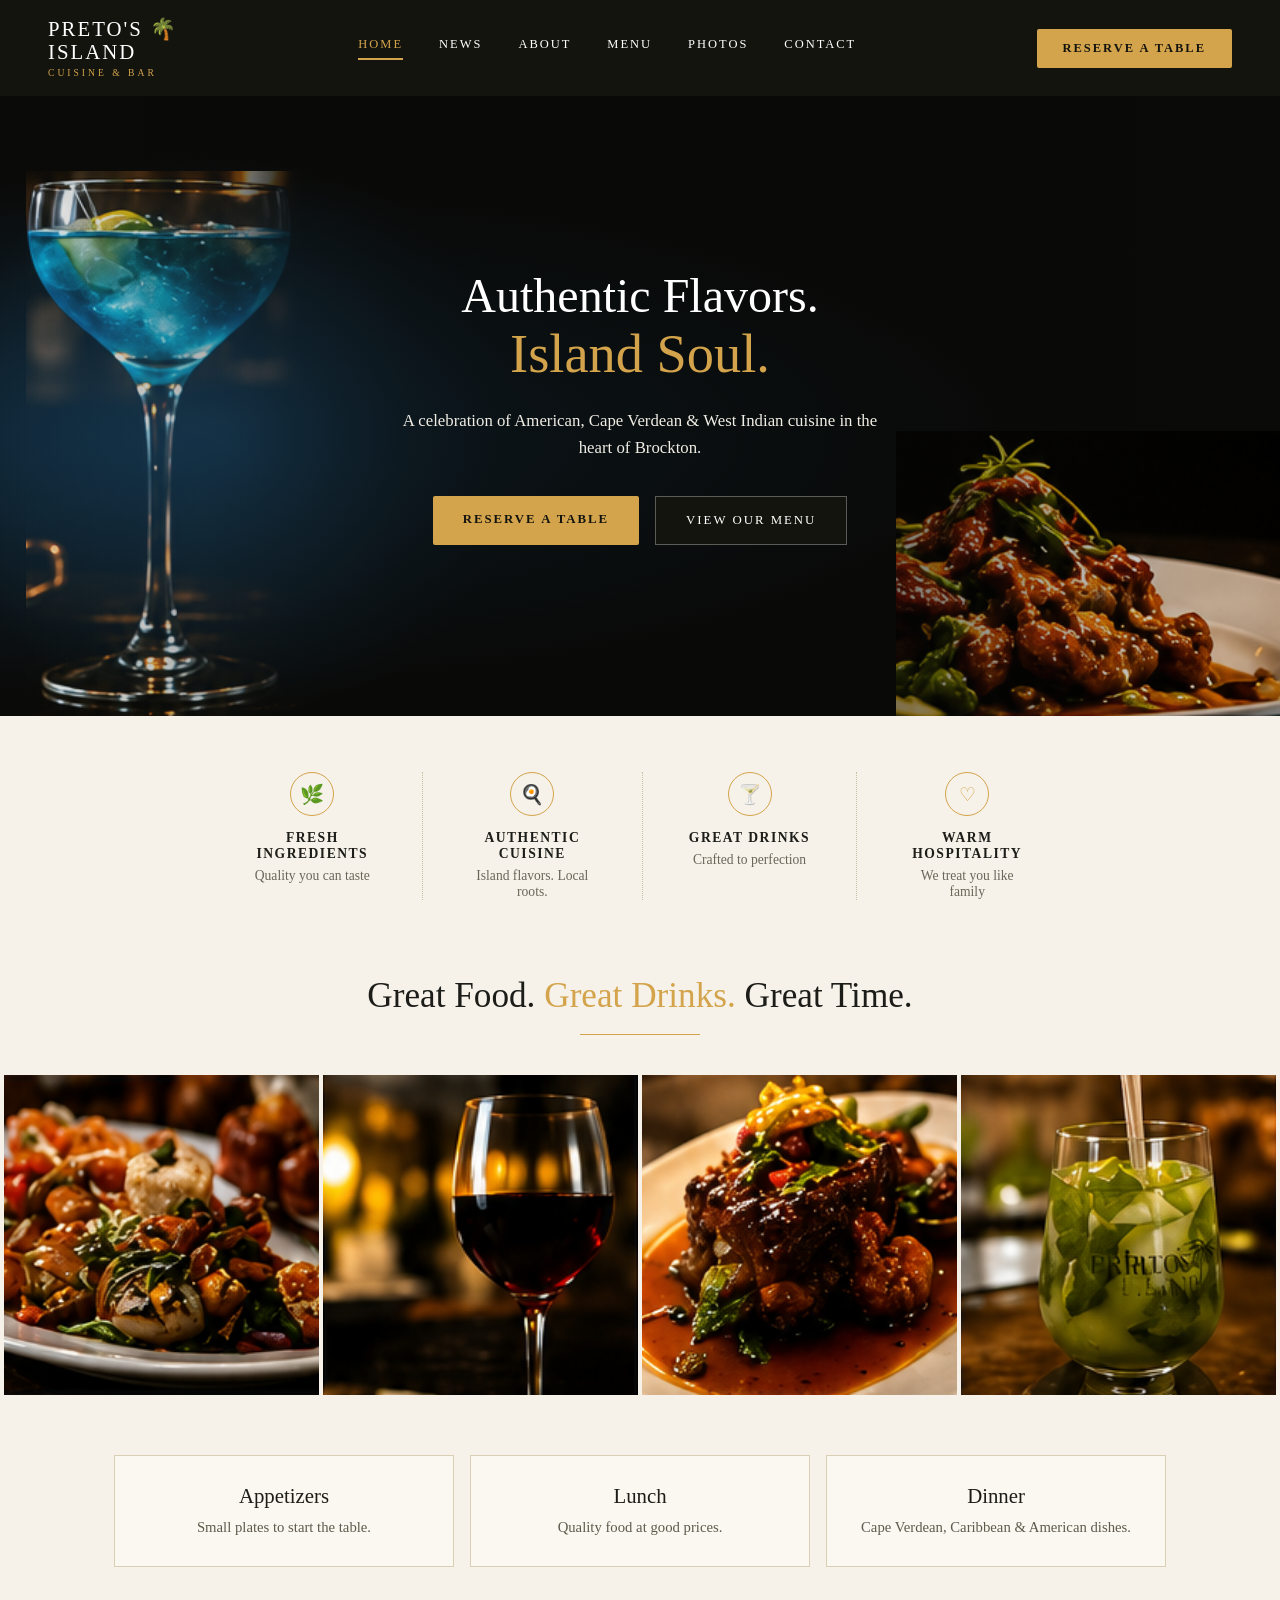
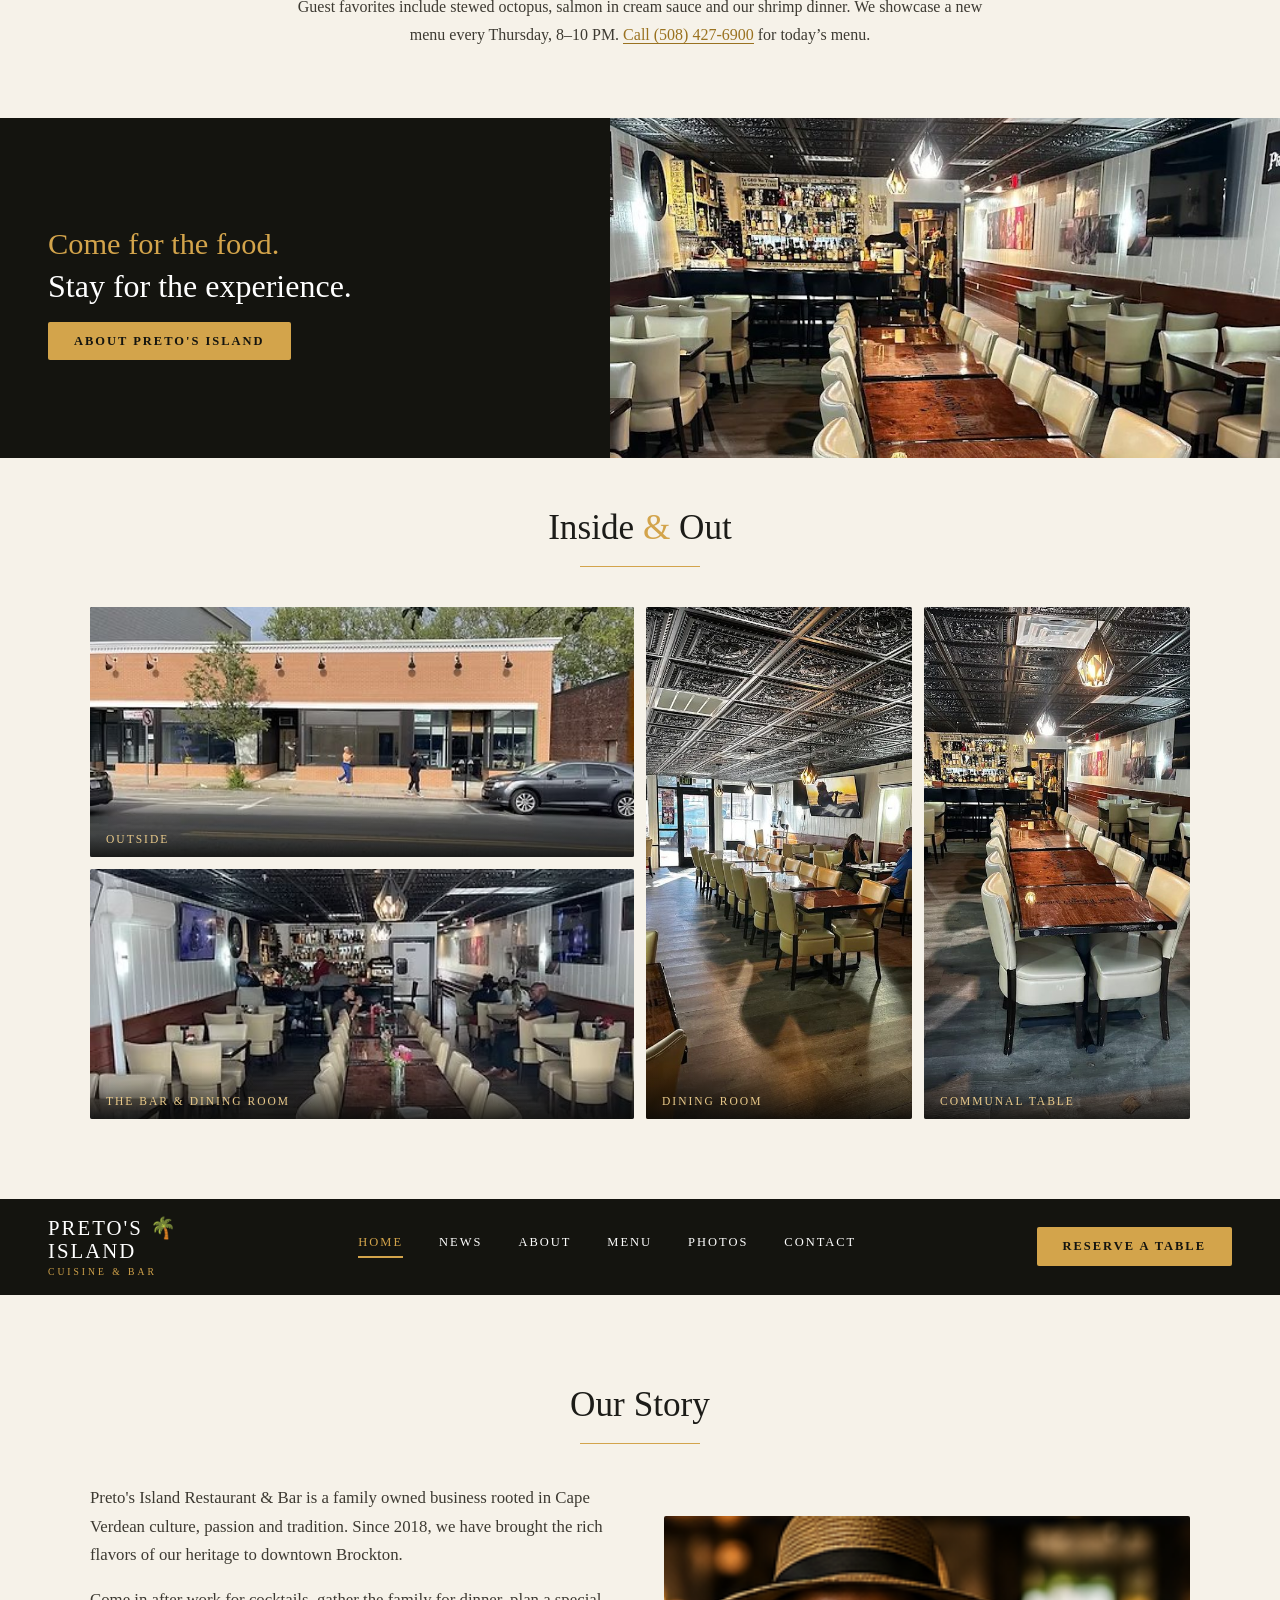
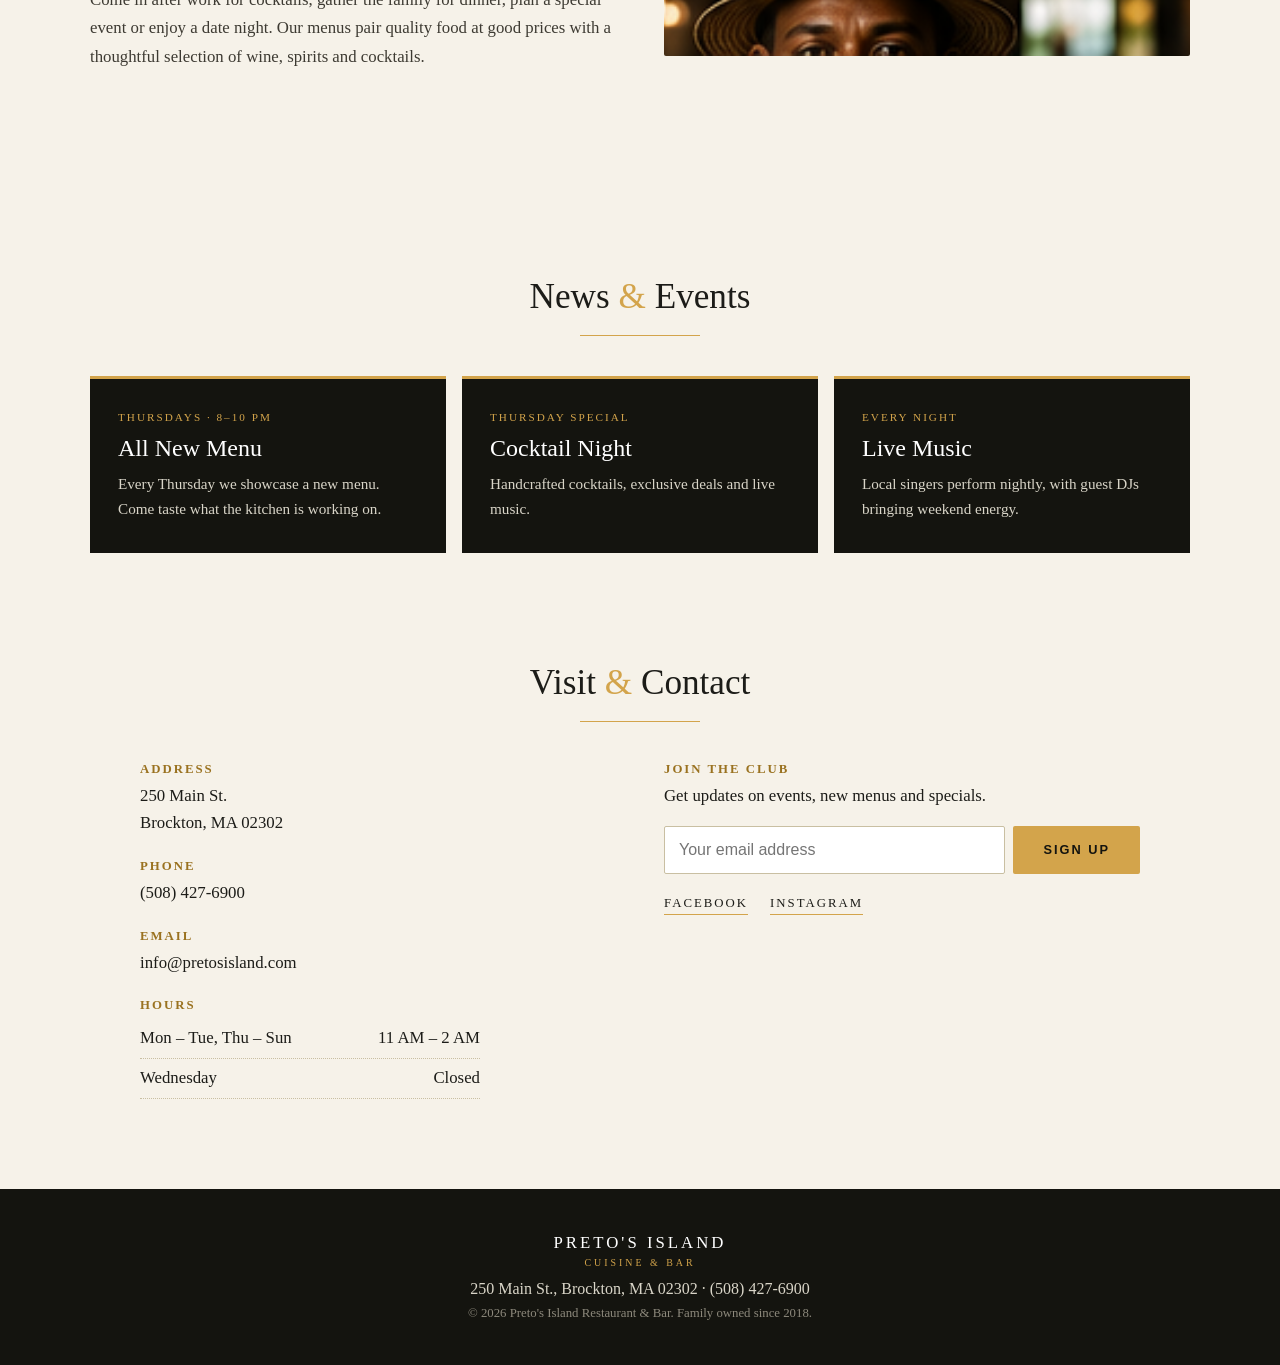
==== index.html @ 490fa3cc "Add Preto's Island website Single-page site with hero, menu categories, Inside & Out photo gallery, " ====
<!DOCTYPE html>
<html lang="en">
<head>
<meta charset="UTF-8">
<meta name="viewport" content="width=device-width, initial-scale=1.0">
<title>Preto's Island Restaurant &amp; Bar | Cape Verdean &amp; Caribbean Cuisine in Brockton, MA</title>
<meta name="description" content="Family-owned Cape Verdean, Caribbean and American cuisine with handcrafted cocktails and live music at 250 Main St., Brockton, MA. Call (508) 427-6900.">
<script type="application/ld+json">
{"@context":"https://schema.org","@type":"Restaurant","name":"Preto's Island Restaurant & Bar","url":"https://www.pretosisland.com","telephone":"+1-508-427-6900","servesCuisine":["Cape Verdean","Caribbean","American"],"address":{"@type":"PostalAddress","streetAddress":"250 Main St.","addressLocality":"Brockton","addressRegion":"MA","postalCode":"02302","addressCountry":"US"},"sameAs":["https://www.facebook.com/pretosislandcuisineresturant/"]}
</script>
<style>
  :root{
    --black:#0e0e0d;
    --near-black:#14140f;
    --cream:#f6f2e9;
    --gold:#d3a44b;
    --gold-light:#e8c98a;
    --text-dark:#1c1c18;
  }
  *{margin:0;padding:0;box-sizing:border-box;}
  body{
    font-family:'Georgia', 'Times New Roman', serif;
    background:var(--cream);
    color:var(--text-dark);
    scroll-behavior:smooth;
  }
  a{text-decoration:none;color:inherit;}
  ul{list-style:none;}
  img{display:block;max-width:100%;}

  /* NAV */
  header.site-nav{
    position:sticky;
    top:0;
    z-index:100;
    background:var(--near-black);
    display:flex;
    align-items:center;
    justify-content:space-between;
    padding:18px 48px;
  }
  .logo{
    color:#fff;
    font-size:1.3rem;
    letter-spacing:2px;
    line-height:1.1;
  }
  .logo .tag{
    display:block;
    font-size:0.6rem;
    color:var(--gold);
    letter-spacing:3px;
    margin-top:4px;
    font-family:Georgia, serif;
  }
  .logo .palm{color:var(--gold);}
  nav.links{display:flex;gap:36px;}
  nav.links a{
    color:#fff;
    font-size:0.78rem;
    letter-spacing:2px;
    text-transform:uppercase;
    padding-bottom:6px;
    border-bottom:2px solid transparent;
    transition:border-color .25s ease, color .25s ease;
  }
  nav.links a:hover{color:var(--gold-light);}
  nav.links a.active{
    color:var(--gold);
    border-bottom-color:var(--gold);
  }
  .btn-reserve{
    background:var(--gold);
    color:#14140f;
    padding:12px 26px;
    font-size:0.78rem;
    letter-spacing:2px;
    text-transform:uppercase;
    font-weight:bold;
    border-radius:2px;
    transition:background .25s ease;
  }
  .btn-reserve:hover{background:var(--gold-light);}

  /* HERO */
  .hero{
    position:relative;
    min-height:620px;
    display:flex;
    align-items:center;
    background:#0a0a08;
    color:#fff;
    padding:60px 48px;
    overflow:hidden;
  }
  .hero-drink{position:absolute;left:2%;bottom:0;height:88%;width:auto;z-index:1;}
  .hero-plate{position:absolute;right:0;bottom:0;width:30%;height:auto;z-index:1;}
  .hero::before{content:'';position:absolute;inset:0;background:linear-gradient(90deg,rgba(8,8,6,.05) 0%,rgba(8,8,6,.55) 32%,rgba(8,8,6,.55) 68%,rgba(8,8,6,.05) 100%);z-index:2;}
  .hero-content{max-width:640px;position:relative;z-index:3;margin:0 auto;text-align:center;}
  .hero-content p{margin-left:auto;margin-right:auto;}
  .hero-ctas{justify-content:center;}
  .hero h1{
    font-size:3rem;
    font-weight:400;
    line-height:1.15;
  }
  .hero h1 .script{
    font-family:'Brush Script MT', cursive;
    color:var(--gold);
    font-size:3.4rem;
    display:block;
  }
  .hero p{
    margin-top:22px;
    font-size:1.05rem;
    line-height:1.6;
    max-width:480px;
    color:#f0ede4;
  }
  .hero-ctas{
    margin-top:34px;
    display:flex;
    gap:16px;
  }
  .btn-primary{
    background:var(--gold);
    color:#14140f;
    padding:16px 30px;
    font-size:0.8rem;
    letter-spacing:2px;
    text-transform:uppercase;
    font-weight:bold;
    border-radius:2px;
  }
  .btn-secondary{
    background:var(--near-black);
    border:1px solid rgba(255,255,255,.3);
    color:#fff;
    padding:16px 30px;
    font-size:0.8rem;
    letter-spacing:2px;
    text-transform:uppercase;
  }
  .btn-primary:hover{background:var(--gold-light);}
  .btn-secondary:hover{border-color:var(--gold);}


  /* HERO MOVING BACKGROUND */
  .hero-bg{position:absolute;inset:0;z-index:0;overflow:hidden;pointer-events:none;
    background:radial-gradient(ellipse at 14% 55%, rgba(30,120,190,.28) 0%, rgba(10,10,8,0) 55%), #0a0a08;}
  .hero-bg::after{content:'';position:absolute;left:-10%;top:10%;width:55%;height:90%;
    background:radial-gradient(circle, rgba(60,170,255,.22) 0%, rgba(60,170,255,0) 65%);
    animation:glowPulse 7s ease-in-out infinite;}
  .bokeh{position:absolute;border-radius:50%;filter:blur(6px);opacity:0;
    background:radial-gradient(circle, var(--c) 0%, rgba(0,0,0,0) 70%);
    animation:bokehFloat var(--d) ease-in-out var(--delay) infinite;}
  @keyframes bokehFloat{
    0%{opacity:0;transform:translate3d(0,30px,0) scale(.85);}
    25%{opacity:var(--o);}
    50%{transform:translate3d(var(--dx),-40px,0) scale(1.1);}
    75%{opacity:var(--o);}
    100%{opacity:0;transform:translate3d(calc(var(--dx) * -.5),-110px,0) scale(.9);}
  }
  @keyframes glowPulse{
    0%,100%{opacity:.55;transform:translateX(0) scale(1);}
    50%{opacity:1;transform:translateX(30px) scale(1.08);}
  }
  .hero-drink{mix-blend-mode:screen;
    -webkit-mask-image:linear-gradient(90deg,#000 70%,transparent 100%);
    mask-image:linear-gradient(90deg,#000 70%,transparent 100%);
    animation:glassFloat 8s ease-in-out infinite;}
  @keyframes glassFloat{0%,100%{transform:translateY(0);}50%{transform:translateY(-8px);}}
  @media (prefers-reduced-motion:reduce){
    .bokeh,.hero-bg::after,.hero-drink{animation:none;}
    .bokeh{opacity:.35;}
  }

  /* FEATURES */
  .features{
    display:flex;
    justify-content:center;
    gap:0;
    padding:56px 24px;
    text-align:center;
    flex-wrap:wrap;
  }
  .feature{
    padding:0 46px;
    border-right:1px dotted #c9bfa2;
    max-width:220px;
  }
  .feature:last-child{border-right:none;}
  .feature .icon{
    width:44px;height:44px;margin:0 auto 14px;
    color:var(--gold);
    border:1px solid var(--gold);
    border-radius:50%;
    display:flex;align-items:center;justify-content:center;
    font-size:1.2rem;
  }
  .feature h3{
    font-size:0.85rem;
    letter-spacing:1.5px;
    margin-bottom:6px;
  }
  .feature p{
    font-size:0.85rem;
    color:#6b665a;
  }

  /* SECTION HEADING */
  .section-heading{
    text-align:center;
    padding:20px 24px 40px;
  }
  .section-heading h2{
    font-size:2.2rem;
    font-weight:400;
  }
  .section-heading .accent{
    color:var(--gold);
    font-family:'Brush Script MT', cursive;
  }
  .divider{
    margin:18px auto 0;
    width:120px;
    border:none;
    border-top:1px solid var(--gold);
    position:relative;
  }
  .divider::after{
    content:'\1F335';
    position:absolute;
    left:50%;
    top:-11px;
    transform:translateX(-50%);
    background:var(--cream);
    padding:0 8px;
    font-size:0.9rem;
  }

  /* GALLERY */
  .gallery{
    display:grid;
    grid-template-columns:repeat(4,1fr);
    gap:4px;
    padding:0 4px 60px;
  }
  .gallery img{
    width:100%;
    height:320px;
    object-fit:cover;
  }

  /* EXPERIENCE BANNER */
  .experience{
    background:var(--near-black);
    color:#fff;
    display:flex;
    align-items:center;
    flex-wrap:wrap;
  }
  .experience-text{
    flex:1 1 360px;
    padding:60px 48px;
  }
  .experience-text .script-line{
    font-family:'Brush Script MT', cursive;
    color:var(--gold);
    font-size:1.9rem;
    display:block;
  }
  .experience-text h3{
    font-size:2rem;
    font-weight:400;
    margin-top:6px;
    margin-bottom:26px;
  }
  .experience img{
    flex:1 1 420px;
    height:340px;
    object-fit:cover;
    width:100%;
  }

  /* INSIDE & OUT */
  .visit{padding:30px 24px 80px;}
  .visit-grid{
    display:grid;
    grid-template-columns:repeat(4,1fr);
    grid-auto-rows:250px;
    gap:12px;
    max-width:1100px;
    margin:0 auto;
  }
  .tile{position:relative;overflow:hidden;border-radius:2px;background:#14140f;}
  .tile img{width:100%;height:100%;object-fit:cover;display:block;transition:transform .6s ease;}
  .tile:hover img{transform:scale(1.04);}
  .tile-outside{grid-column:1 / span 2;grid-row:1;}
  .tile-inside-s{grid-column:1 / span 2;grid-row:2;}
  .tile-tall{grid-row:1 / span 2;}
  .tile-outside img{object-position:center 38%;}
  .tile figcaption{
    position:absolute;left:0;right:0;bottom:0;
    padding:28px 16px 12px;
    background:linear-gradient(0deg,rgba(10,10,8,.85),rgba(10,10,8,0));
    color:var(--gold-light);
    font-size:.72rem;letter-spacing:2px;text-transform:uppercase;
  }
  @media (max-width:900px){
    .visit-grid{grid-template-columns:1fr 1fr;grid-auto-rows:220px;}
    .tile-outside,.tile-inside-s{grid-column:1 / -1;grid-row:auto;}
    .tile-tall{grid-row:span 2;}
  }
  @media (prefers-reduced-motion:reduce){.tile img{transition:none;}}

  /* SITE-WIDE ADDITIONS */
  section[id]{scroll-margin-top:84px;}
  .sr-only{position:absolute;width:1px;height:1px;overflow:hidden;clip:rect(0 0 0 0);white-space:nowrap;}
  a:focus-visible,button:focus-visible,input:focus-visible{outline:2px solid var(--gold);outline-offset:3px;}
  .nav-toggle{display:none;background:none;border:1px solid rgba(255,255,255,.35);border-radius:2px;width:44px;height:40px;padding:0 10px;cursor:pointer;flex-direction:column;justify-content:center;gap:5px;}
  .nav-toggle span{display:block;height:2px;background:#fff;}

  /* MENU CATEGORIES */
  .menu-cats{display:grid;grid-template-columns:repeat(3,1fr);gap:16px;max-width:1100px;margin:0 auto;padding:0 24px;}
  .cat{border:1px solid #d9cfb4;padding:28px 24px;text-align:center;background:#fbf8f1;}
  .cat h3{font-size:1.3rem;font-weight:400;margin-bottom:8px;}
  .cat p{font-size:.92rem;color:#5f5a4c;line-height:1.5;}
  .menu-note{max-width:760px;margin:26px auto 70px;padding:0 24px;text-align:center;line-height:1.7;color:#3d3a32;}
  .menu-note a{color:#9a7220;border-bottom:1px solid currentColor;}

  /* NEWS */
  .news{padding:70px 24px 40px;}
  .news-grid{display:grid;grid-template-columns:repeat(3,1fr);gap:16px;max-width:1100px;margin:0 auto;}
  .news-card{background:var(--near-black);color:#fff;padding:32px 28px;border-top:3px solid var(--gold);}
  .kicker{display:block;font-size:.7rem;letter-spacing:2px;text-transform:uppercase;color:var(--gold);margin-bottom:12px;}
  .news-card h3{font-size:1.5rem;font-weight:400;margin-bottom:10px;}
  .news-card p{font-size:.95rem;line-height:1.6;color:#d9d5c8;}

  /* CONTACT */
  .contact{padding:50px 24px 90px;}
  .contact-grid{display:grid;grid-template-columns:1fr 1fr;gap:48px;max-width:1000px;margin:0 auto;}
  .contact h3{font-size:.8rem;letter-spacing:2px;text-transform:uppercase;color:#9a7220;margin:22px 0 6px;font-weight:600;}
  .contact h3:first-child{margin-top:0;}
  .contact p,.contact li{font-size:1.05rem;line-height:1.6;}
  .contact a:hover{color:#9a7220;}
  .hours{list-style:none;max-width:340px;}
  .hours li{display:flex;justify-content:space-between;gap:16px;border-bottom:1px dotted #c9bfa2;padding:6px 0;}
  .club-form{display:flex;gap:8px;margin:16px 0 22px;flex-wrap:wrap;}
  .club-form input{flex:1 1 220px;padding:14px;border:1px solid #c9bfa2;background:#fff;font-size:1rem;border-radius:2px;}
  .club-form button{border:0;cursor:pointer;}
  .social{display:flex;gap:22px;}
  .social a{font-size:.8rem;letter-spacing:2px;text-transform:uppercase;border-bottom:1px solid var(--gold);padding-bottom:3px;}

  /* FOOTER */
  .site-footer{background:var(--near-black);color:#d9d5c8;text-align:center;padding:44px 24px;}
  .foot-logo{color:#fff;letter-spacing:3px;font-size:1.05rem;margin-bottom:12px;}
  .foot-logo .tag{display:block;color:var(--gold);font-size:.62rem;letter-spacing:3px;margin-top:4px;}
  .site-footer a:hover{color:var(--gold-light);}
  .site-footer .fine{font-size:.8rem;color:#8d897c;margin-top:8px;}

  @media (max-width:900px){
    header.site-nav{padding:12px 18px;position:sticky;gap:10px;flex-wrap:nowrap;}
    .logo{font-size:1.05rem;margin-right:auto;}
    .nav-toggle{display:flex;order:3;}
    header.site-nav .btn-reserve{order:2;padding:10px 14px;font-size:.68rem;}
    nav.links{display:none;position:absolute;top:100%;left:0;right:0;flex-direction:column;gap:0;background:var(--near-black);padding:6px 18px 16px;border-top:1px solid rgba(255,255,255,.12);}
    nav.links.open{display:flex;}
    nav.links a{padding:14px 0;border-bottom:1px solid rgba(255,255,255,.08);}
    .hero{padding:48px 20px;min-height:560px;}
    .hero-plate{display:none;}
    .hero-drink{opacity:.35;left:-8%;}
    .menu-cats,.news-grid,.contact-grid{grid-template-columns:1fr;}
    .features{padding:36px 12px;}
    .feature{padding:14px 18px;border-right:none;max-width:50%;}
    .experience-text{padding:44px 24px;}
    .story,.contact{padding-left:20px;padding-right:20px;}
  }

  /* STORY SECTION */
  .story{
    padding:70px 48px 100px;
  }
  .story-grid{
    display:grid;
    grid-template-columns:1fr 1fr;
    gap:48px;
    max-width:1100px;
    margin:0 auto;
    align-items:center;
  }
  .story-copy p{margin-bottom:16px;}
  .story-grid p{
    font-size:1.05rem;
    line-height:1.7;
    color:#3d3a32;
  }
  .story-grid img{
    width:100%;
    height:140px;
    object-fit:cover;
    border-radius:2px;
  }

  footer.site-nav{
    margin-top:0;
  }

  @media (max-width:900px){
    nav.links{display:none;}
    .gallery{grid-template-columns:repeat(2,1fr);}
    .story-grid{grid-template-columns:1fr;}
    .hero h1{font-size:2.2rem;}
    .hero h1 .script{font-size:2.5rem;}
  }
</style>
</head>
<body>

<!-- NAV -->
<header class="site-nav">
  <div class="logo">PRETO'S <span class="palm">🌴</span><br>ISLAND
    <span class="tag">CUISINE &amp; BAR</span>
  </div>
  <button class="nav-toggle" type="button" aria-label="Toggle menu" aria-expanded="false"><span></span><span></span><span></span></button>
  <nav class="links" id="primary-nav">
    <a href="#home" data-section="home">Home</a>
    <a href="#news" data-section="news">News</a>
    <a href="#about" data-section="about">About</a>
    <a href="#menu" data-section="menu">Menu</a>
    <a href="#photos" data-section="photos">Photos</a>
    <a href="#contact" data-section="contact">Contact</a>
  </nav>
  <a href="tel:+15084276900" class="btn-reserve">Reserve a Table</a>
</header>

<!-- HERO -->
<section id="home" class="hero">
  <div class="hero-bg" aria-hidden="true"><span class="bokeh" style="left:19%;top:55%;width:46px;height:46px;--c:rgba(255,190,90,.9);--d:10s;--delay:-13s;--dx:28px;--o:0.35;"></span><span class="bokeh" style="left:74%;top:12%;width:49px;height:49px;--c:rgba(255,160,60,.85);--d:9s;--delay:-1s;--dx:15px;--o:0.5;"></span><span class="bokeh" style="left:30%;top:16%;width:30px;height:30px;--c:rgba(255,220,150,.8);--d:9s;--delay:-13s;--dx:32px;--o:0.35;"></span><span class="bokeh" style="left:80%;top:85%;width:40px;height:40px;--c:rgba(255,190,90,.9);--d:18s;--delay:-9s;--dx:10px;--o:0.35;"></span><span class="bokeh" style="left:5%;top:76%;width:40px;height:40px;--c:rgba(255,160,60,.85);--d:13s;--delay:-6s;--dx:-22px;--o:0.65;"></span><span class="bokeh" style="left:73%;top:44%;width:33px;height:33px;--c:rgba(255,160,60,.85);--d:10s;--delay:-9s;--dx:33px;--o:0.65;"></span><span class="bokeh" style="left:47%;top:17%;width:38px;height:38px;--c:rgba(255,190,90,.9);--d:18s;--delay:-0s;--dx:39px;--o:0.35;"></span><span class="bokeh" style="left:87%;top:73%;width:57px;height:57px;--c:rgba(255,220,150,.8);--d:14s;--delay:-7s;--dx:34px;--o:0.5;"></span><span class="bokeh" style="left:38%;top:36%;width:49px;height:49px;--c:rgba(255,160,60,.85);--d:12s;--delay:-1s;--dx:33px;--o:0.5;"></span><span class="bokeh" style="left:63%;top:48%;width:59px;height:59px;--c:rgba(255,220,150,.8);--d:13s;--delay:-9s;--dx:-31px;--o:0.35;"></span><span class="bokeh" style="left:53%;top:26%;width:58px;height:58px;--c:rgba(90,190,255,.8);--d:11s;--delay:-14s;--dx:22px;--o:0.5;"></span><span class="bokeh" style="left:85%;top:14%;width:28px;height:28px;--c:rgba(90,190,255,.8);--d:14s;--delay:-11s;--dx:4px;--o:0.65;"></span><span class="bokeh" style="left:74%;top:63%;width:57px;height:57px;--c:rgba(255,190,90,.9);--d:10s;--delay:-4s;--dx:20px;--o:0.65;"></span><span class="bokeh" style="left:8%;top:12%;width:68px;height:68px;--c:rgba(90,190,255,.8);--d:18s;--delay:-10s;--dx:17px;--o:0.5;"></span><span class="bokeh" style="left:49%;top:49%;width:71px;height:71px;--c:rgba(255,190,90,.9);--d:16s;--delay:-5s;--dx:-19px;--o:0.65;"></span><span class="bokeh" style="left:63%;top:12%;width:33px;height:33px;--c:rgba(255,160,60,.85);--d:13s;--delay:-2s;--dx:-9px;--o:0.5;"></span></div>
  <img src="[data-uri]" alt="Blue island cocktail" class="hero-drink">
  <img src="[data-uri]" alt="Signature glazed wings plate" class="hero-plate">
  <div class="hero-content">
    <h1>Authentic Flavors.<span class="script">Island Soul.</span></h1>
    <p>A celebration of American, Cape Verdean &amp; West Indian cuisine in the heart of Brockton.</p>
    <div class="hero-ctas">
      <a href="tel:+15084276900" class="btn-primary">Reserve a Table</a>
      <a href="#menu" class="btn-secondary">View Our Menu</a>
    </div>
  </div>
</section>

<!-- FEATURES -->
<section class="features">
  <div class="feature">
    <div class="icon">&#127807;</div>
    <h3>FRESH INGREDIENTS</h3>
    <p>Quality you can taste</p>
  </div>
  <div class="feature">
    <div class="icon">&#127859;</div>
    <h3>AUTHENTIC CUISINE</h3>
    <p>Island flavors. Local roots.</p>
  </div>
  <div class="feature">
    <div class="icon">&#127864;</div>
    <h3>GREAT DRINKS</h3>
    <p>Crafted to perfection</p>
  </div>
  <div class="feature">
    <div class="icon">&#9825;</div>
    <h3>WARM HOSPITALITY</h3>
    <p>We treat you like family</p>
  </div>
</section>

<!-- GALLERY / MENU TEASER -->
<section id="menu">
  <div class="section-heading">
    <h2>Great Food. <span class="accent">Great Drinks.</span> Great Time.</h2>
    <hr class="divider">
  </div>
  <div class="gallery">
    <img src="[data-uri]" alt="Appetizer plate">
    <img src="[data-uri]" alt="Glass of red wine">
    <img src="[data-uri]" alt="Braised short rib entree">
    <img src="[data-uri]" alt="Signature cocktail">
  </div>
  <div class="menu-cats">
    <article class="cat"><h3>Appetizers</h3><p>Small plates to start the table.</p></article>
    <article class="cat"><h3>Lunch</h3><p>Quality food at good prices.</p></article>
    <article class="cat"><h3>Dinner</h3><p>Cape Verdean, Caribbean &amp; American dishes.</p></article>
  </div>
  <p class="menu-note">Guest favorites include stewed octopus, salmon in cream sauce and our shrimp dinner. We showcase a new menu every Thursday, 8&ndash;10 PM. <a href="tel:+15084276900">Call (508) 427-6900</a> for today&rsquo;s menu.</p>

</section>

<!-- EXPERIENCE BANNER -->
<section id="experience" data-nav="photos" class="experience">
  <div class="experience-text">
    <span class="script-line">Come for the food.</span>
    <h3>Stay for the experience.</h3>
    <a href="#about" class="btn-reserve">About Preto's Island</a>
  </div>
  <img src="[data-uri]" alt="Preto's Island dining room with long tables and bar">
</section>

<!-- INSIDE & OUT -->
<section id="photos" class="visit">
  <div class="section-heading">
    <h2>Inside <span class="accent">&amp;</span> Out</h2>
    <hr class="divider">
  </div>
  <div class="visit-grid">
    <figure class="tile tile-outside">
      <img src="[data-uri]" alt="Preto's Island storefront on the street in Brockton" loading="lazy">
      <figcaption>Outside</figcaption>
    </figure>
    <figure class="tile tile-inside-s">
      <img src="[data-uri]" alt="Dining room with long tables and the bar in the background" loading="lazy">
      <figcaption>The bar &amp; dining room</figcaption>
    </figure>
    <figure class="tile tile-tall">
      <img src="[data-uri]" alt="Dining room with cream leather chairs and pressed-tin ceiling" loading="lazy">
      <figcaption>Dining room</figcaption>
    </figure>
    <figure class="tile tile-tall">
      <img src="[data-uri]" alt="Long communal table facing the bar" loading="lazy">
      <figcaption>Communal table</figcaption>
    </figure>
  </div>
</section>

<!-- SECOND NAV -->
<header class="site-nav">
  <div class="logo">PRETO'S <span class="palm">🌴</span><br>ISLAND
    <span class="tag">CUISINE &amp; BAR</span>
  </div>
  <button class="nav-toggle" type="button" aria-label="Toggle menu" aria-expanded="false"><span></span><span></span><span></span></button>
  <nav class="links">
    <a href="#home" data-section="home">Home</a>
    <a href="#news" data-section="news">News</a>
    <a href="#about" data-section="about">About</a>
    <a href="#menu" data-section="menu">Menu</a>
    <a href="#photos" data-section="photos">Photos</a>
    <a href="#contact" data-section="contact">Contact</a>
  </nav>
  <a href="tel:+15084276900" class="btn-reserve">Reserve a Table</a>
</header>

<!-- OUR STORY -->
<section id="about" class="story">
  <div class="section-heading">
    <h2>Our Story</h2>
    <hr class="divider">
  </div>
  <div class="story-grid">
    <div class="story-copy">
      <p>Preto's Island Restaurant &amp; Bar is a family owned business rooted in Cape Verdean culture, passion and tradition. Since 2018, we have brought the rich flavors of our heritage to downtown Brockton.</p>
      <p>Come in after work for cocktails, gather the family for dinner, plan a special event or enjoy a date night. Our menus pair quality food at good prices with a thoughtful selection of wine, spirits and cocktails.</p>
    </div>
    <img src="[data-uri]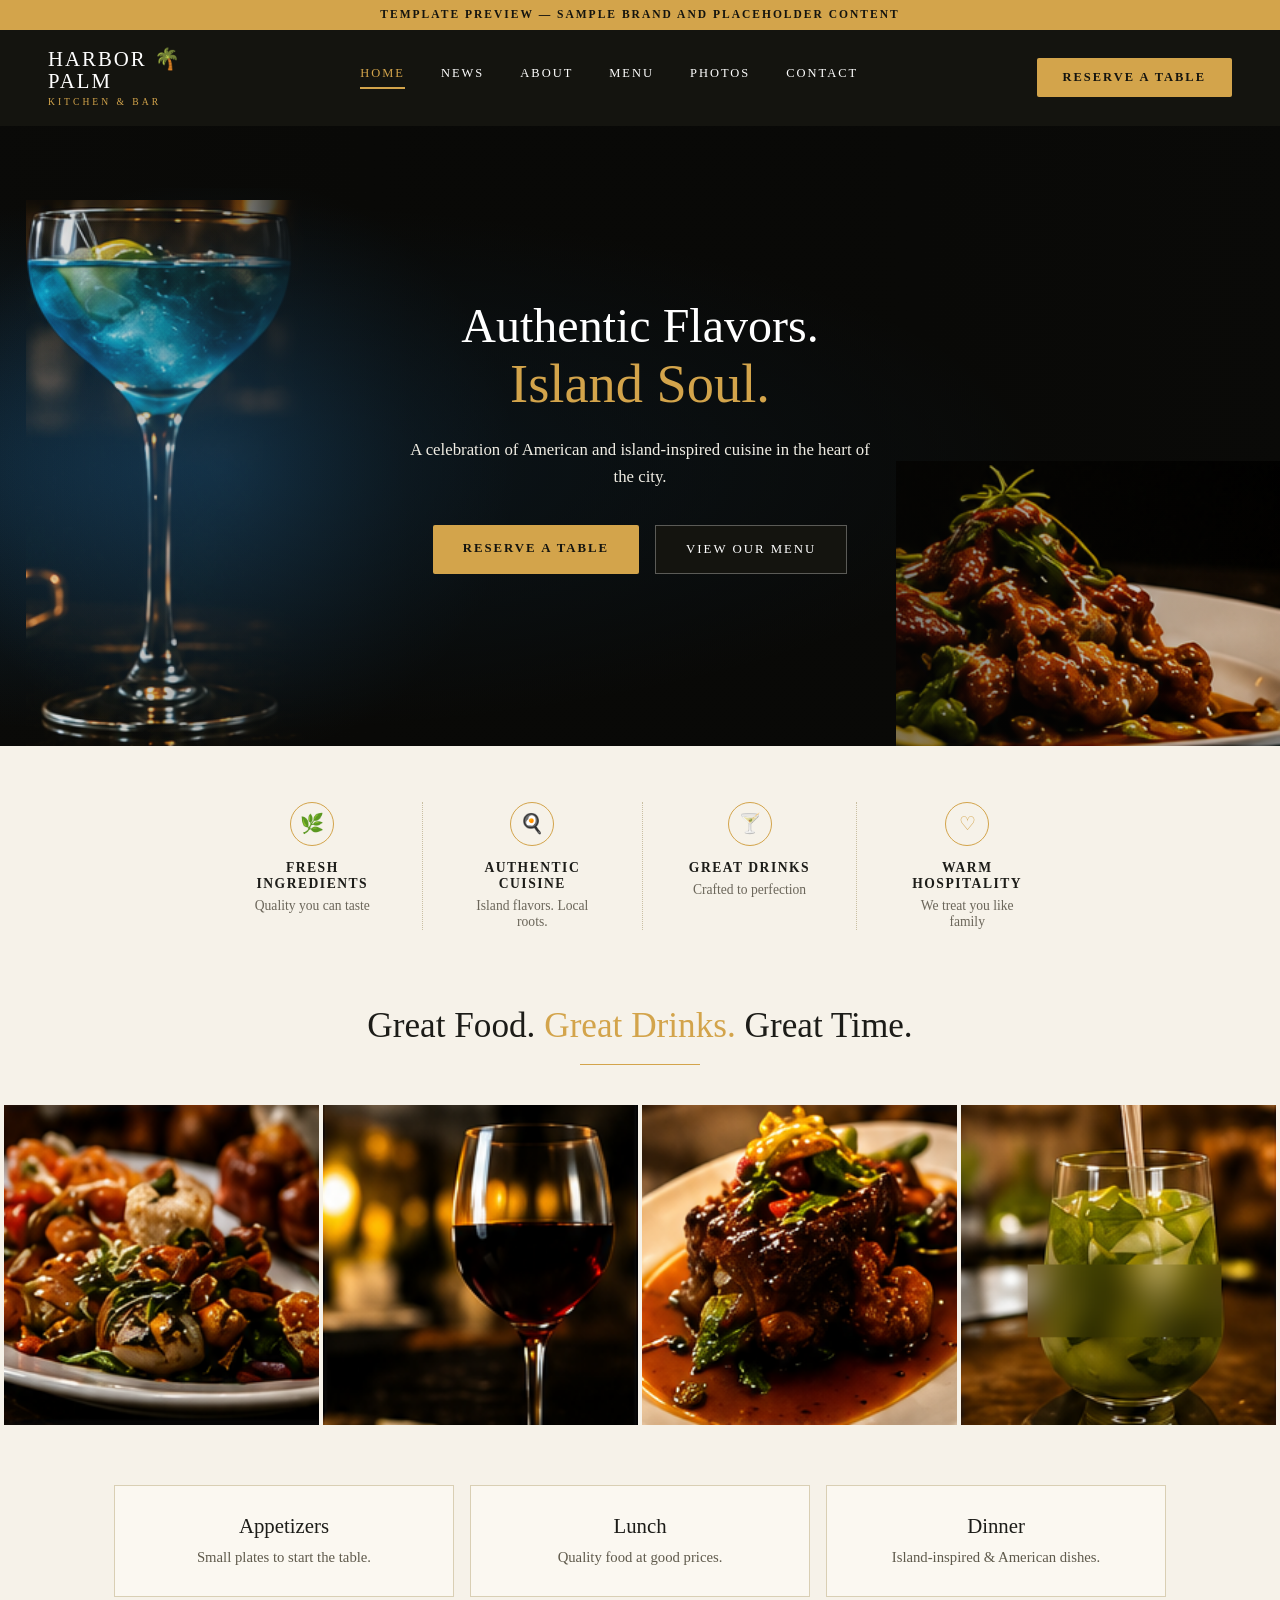
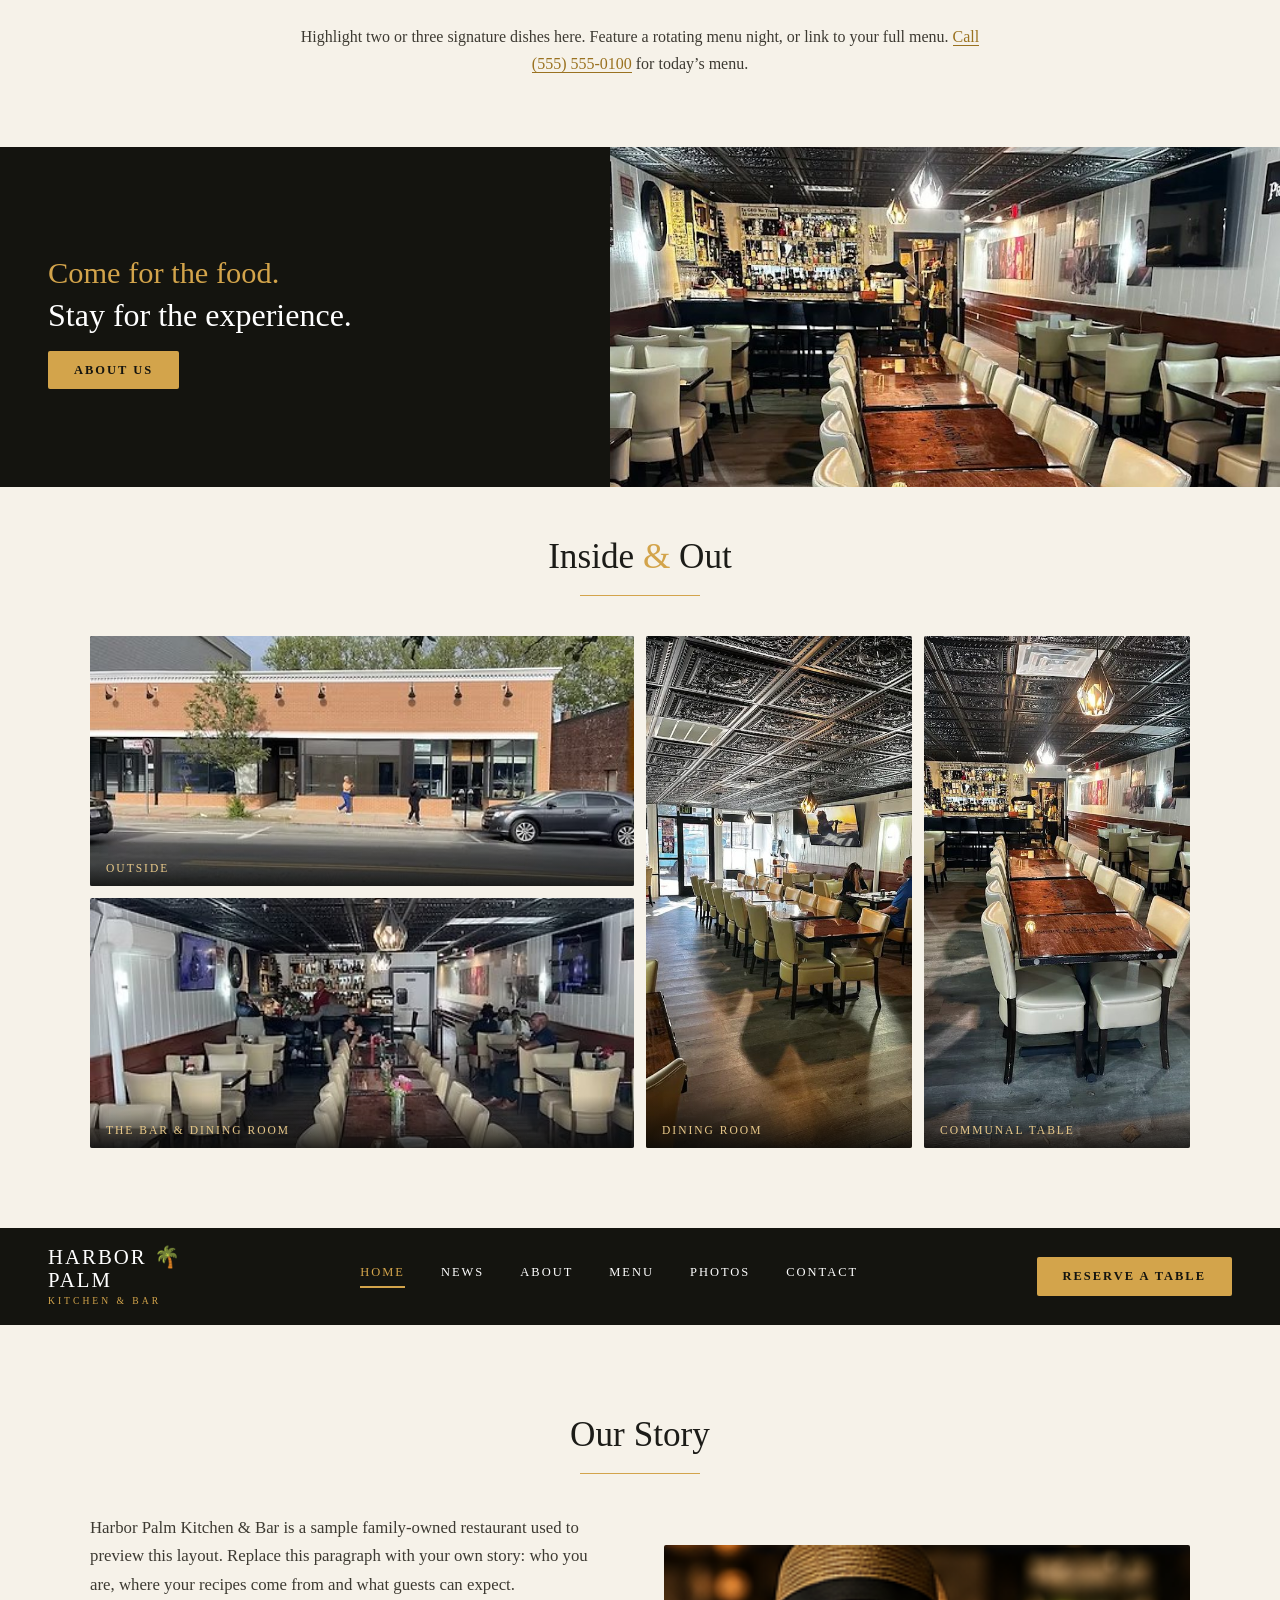
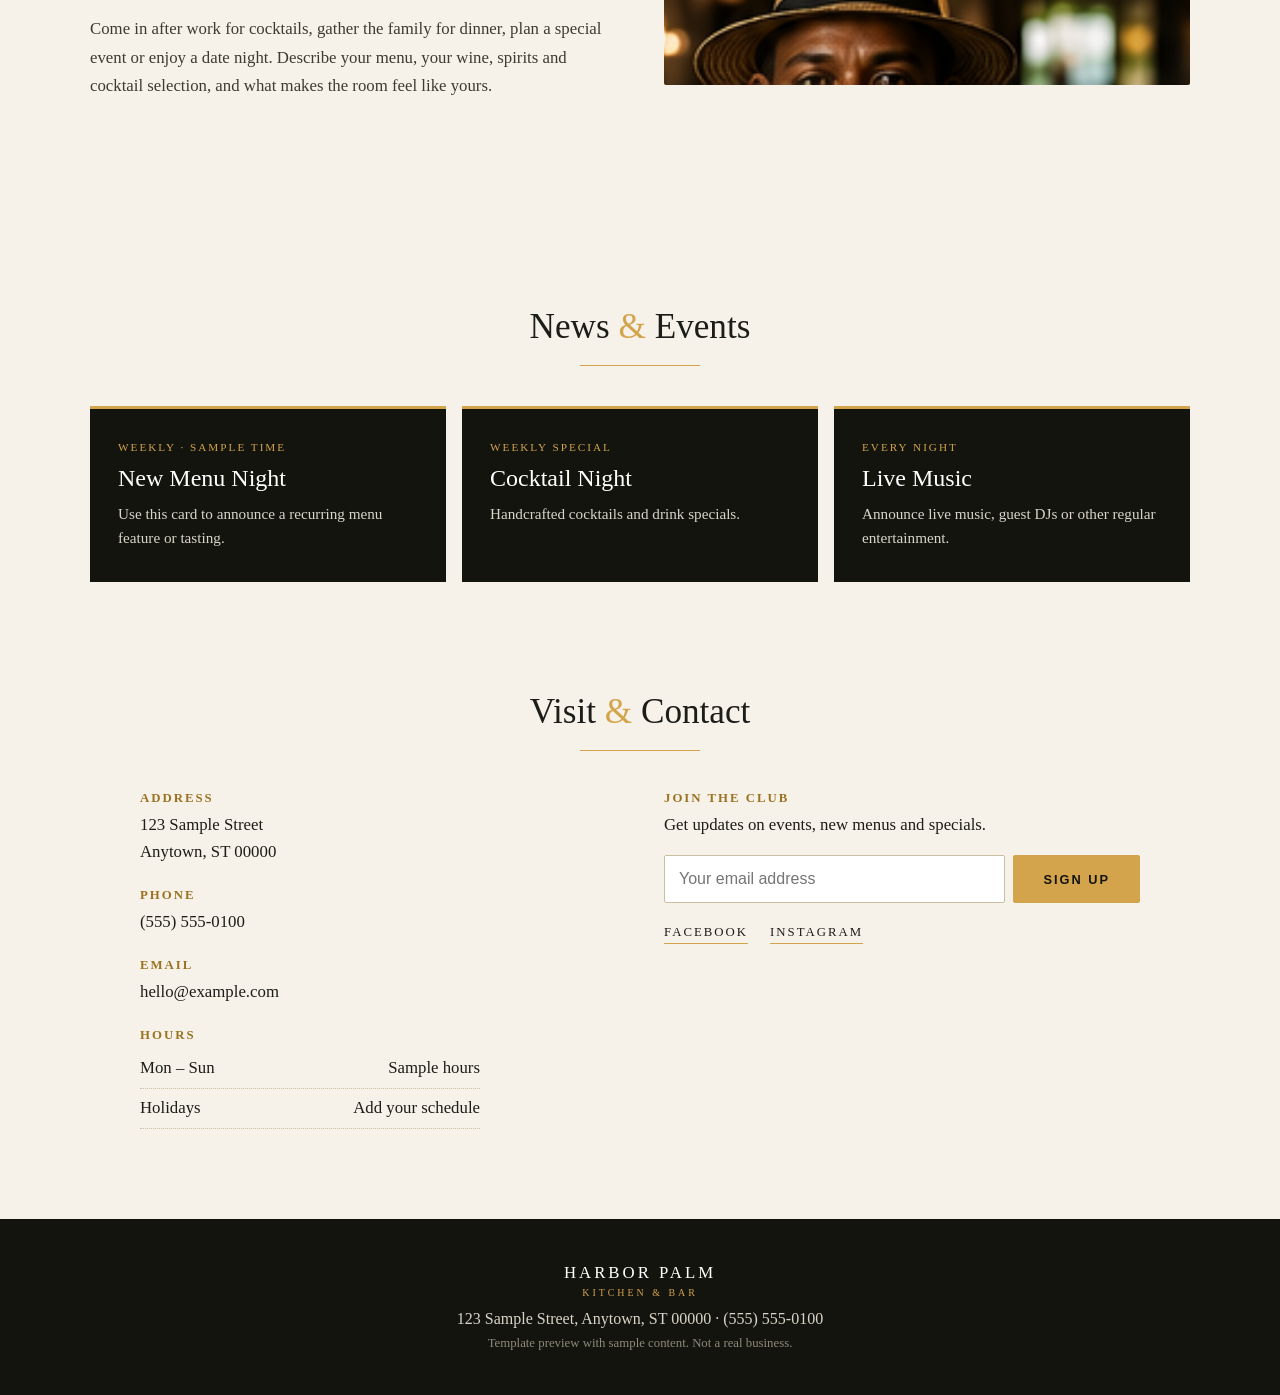
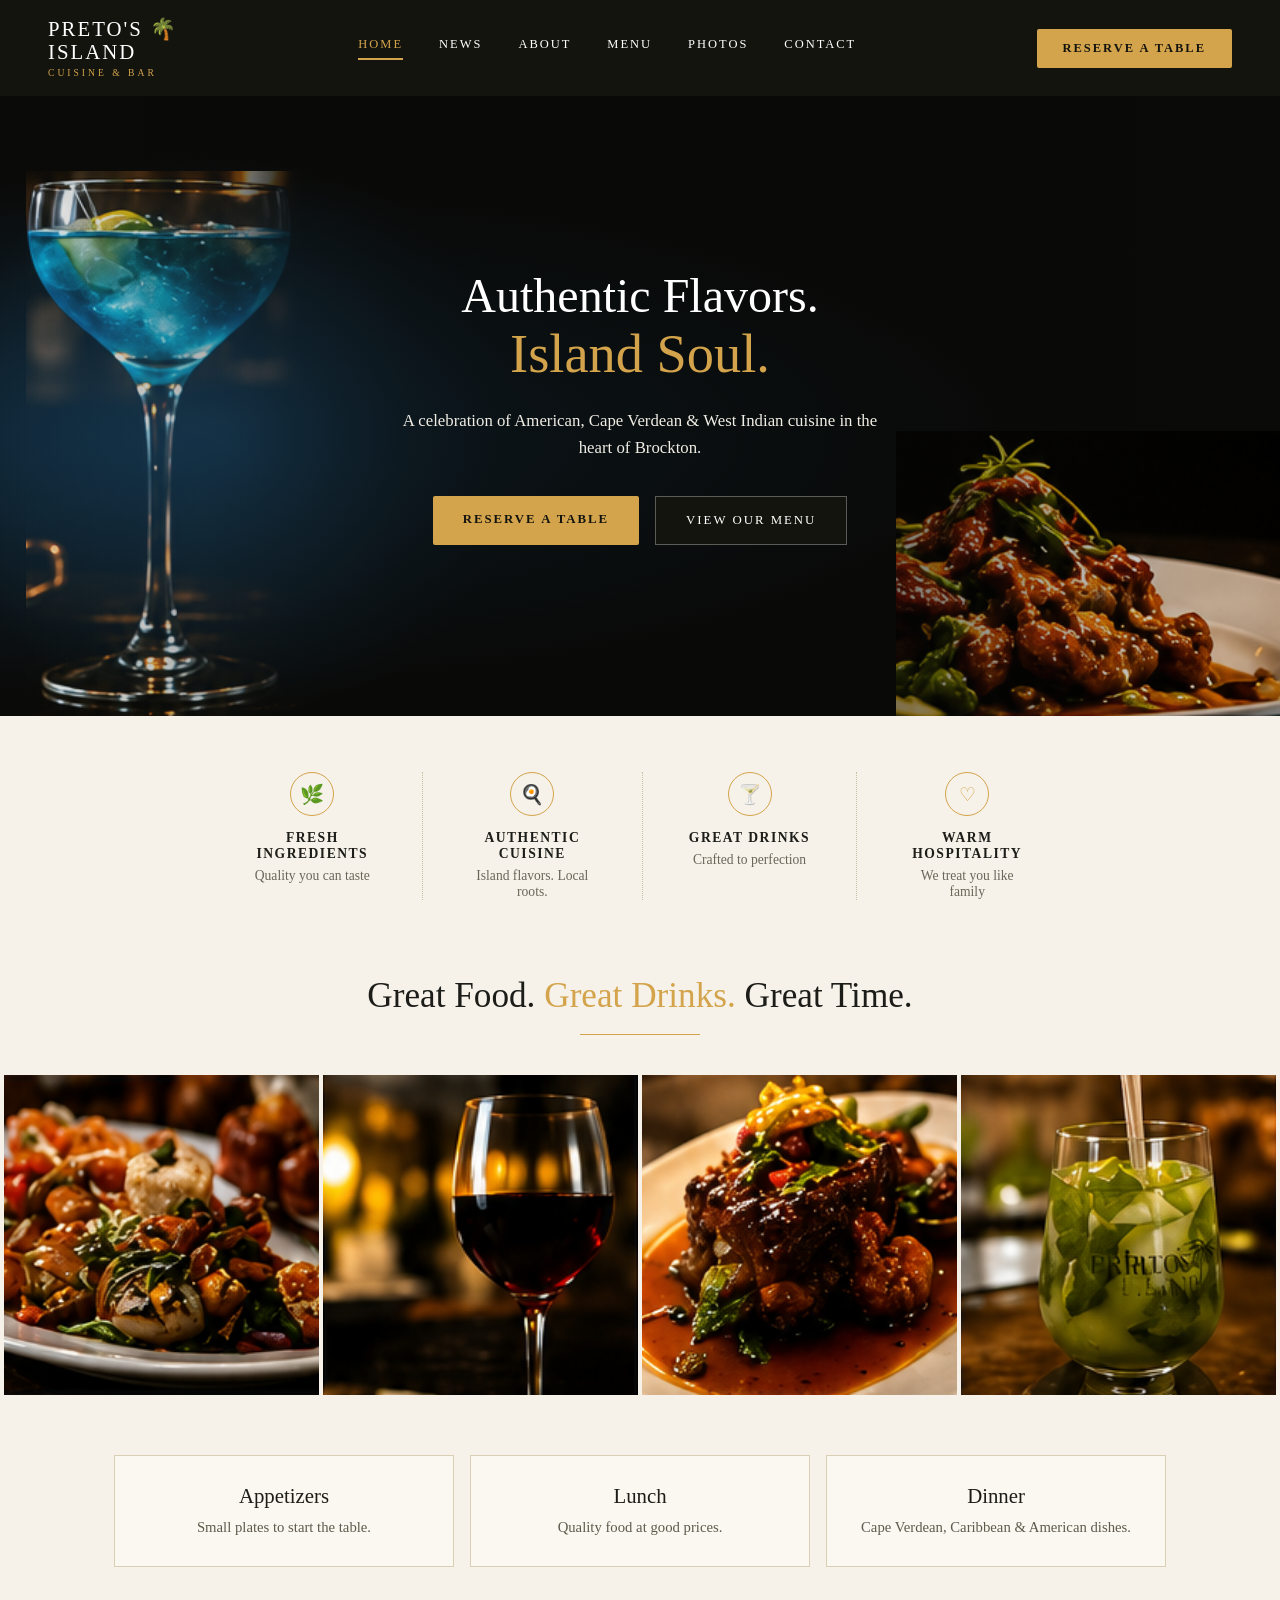
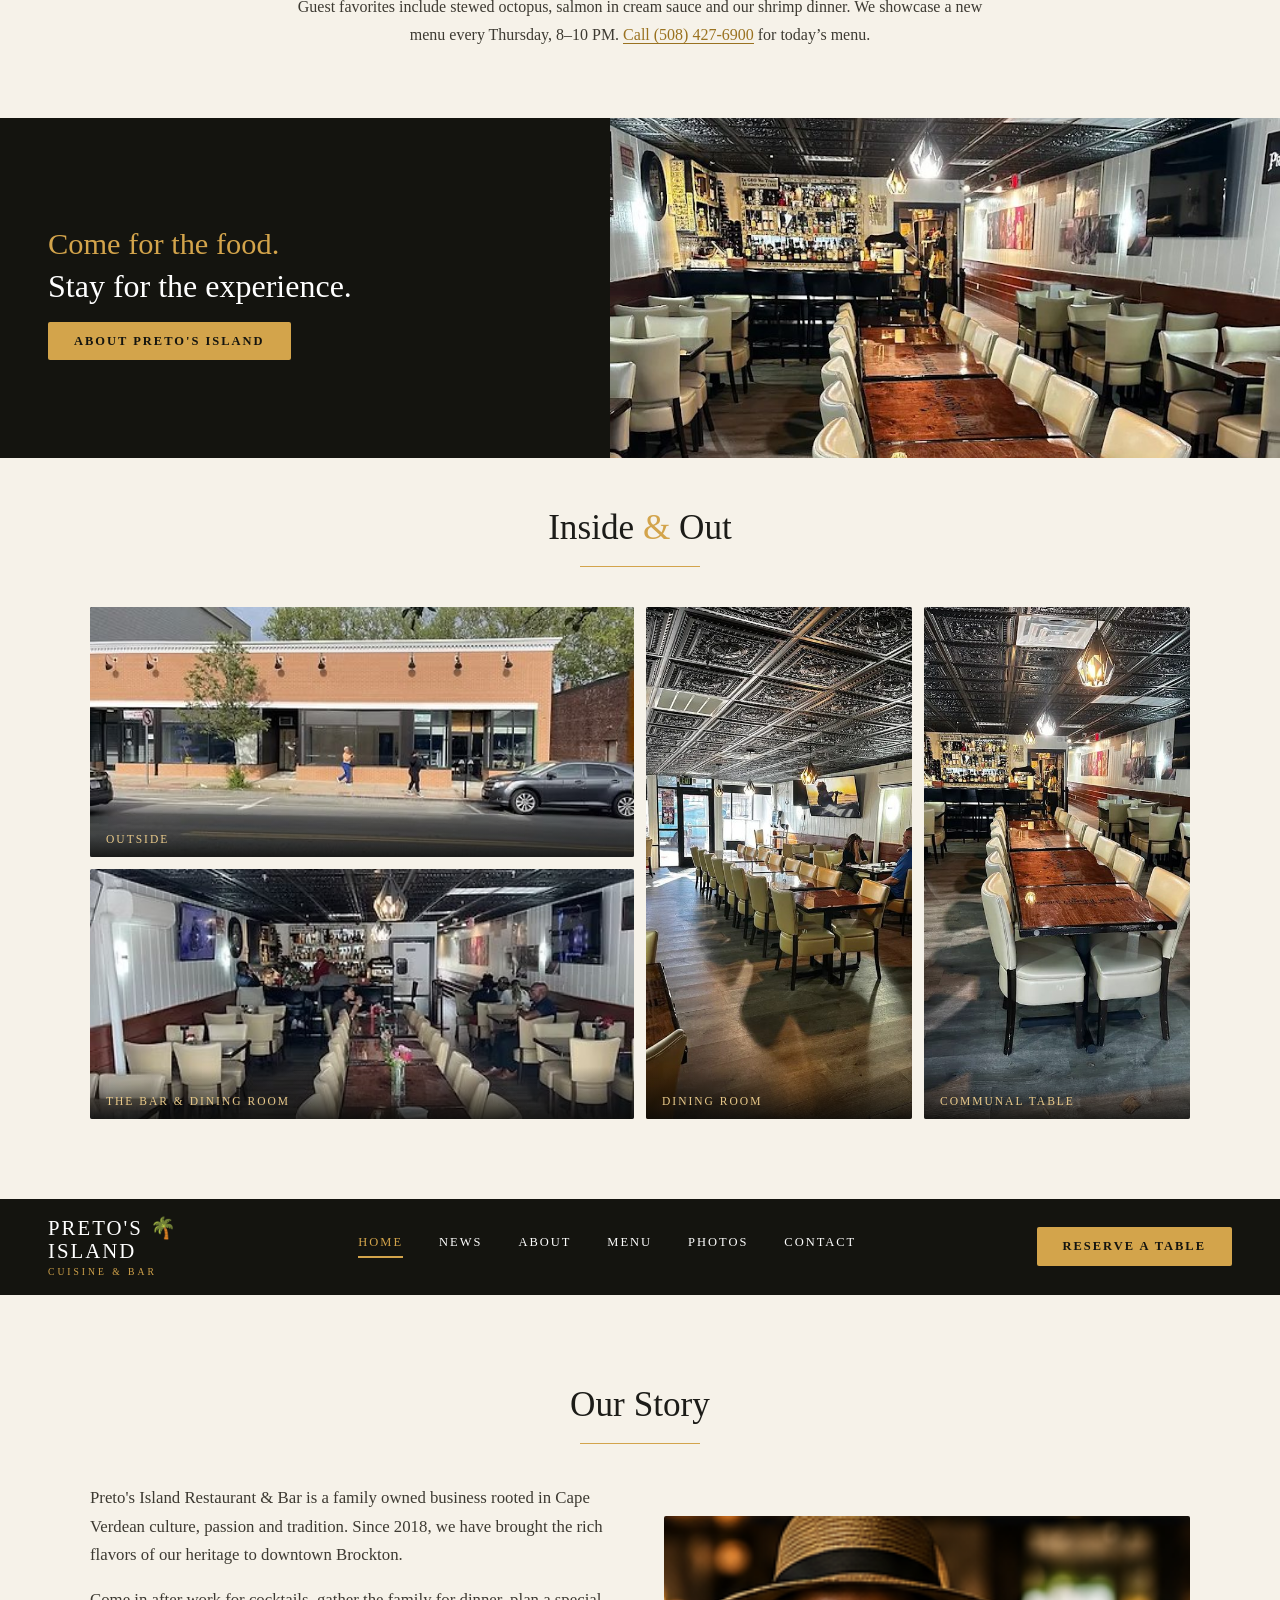
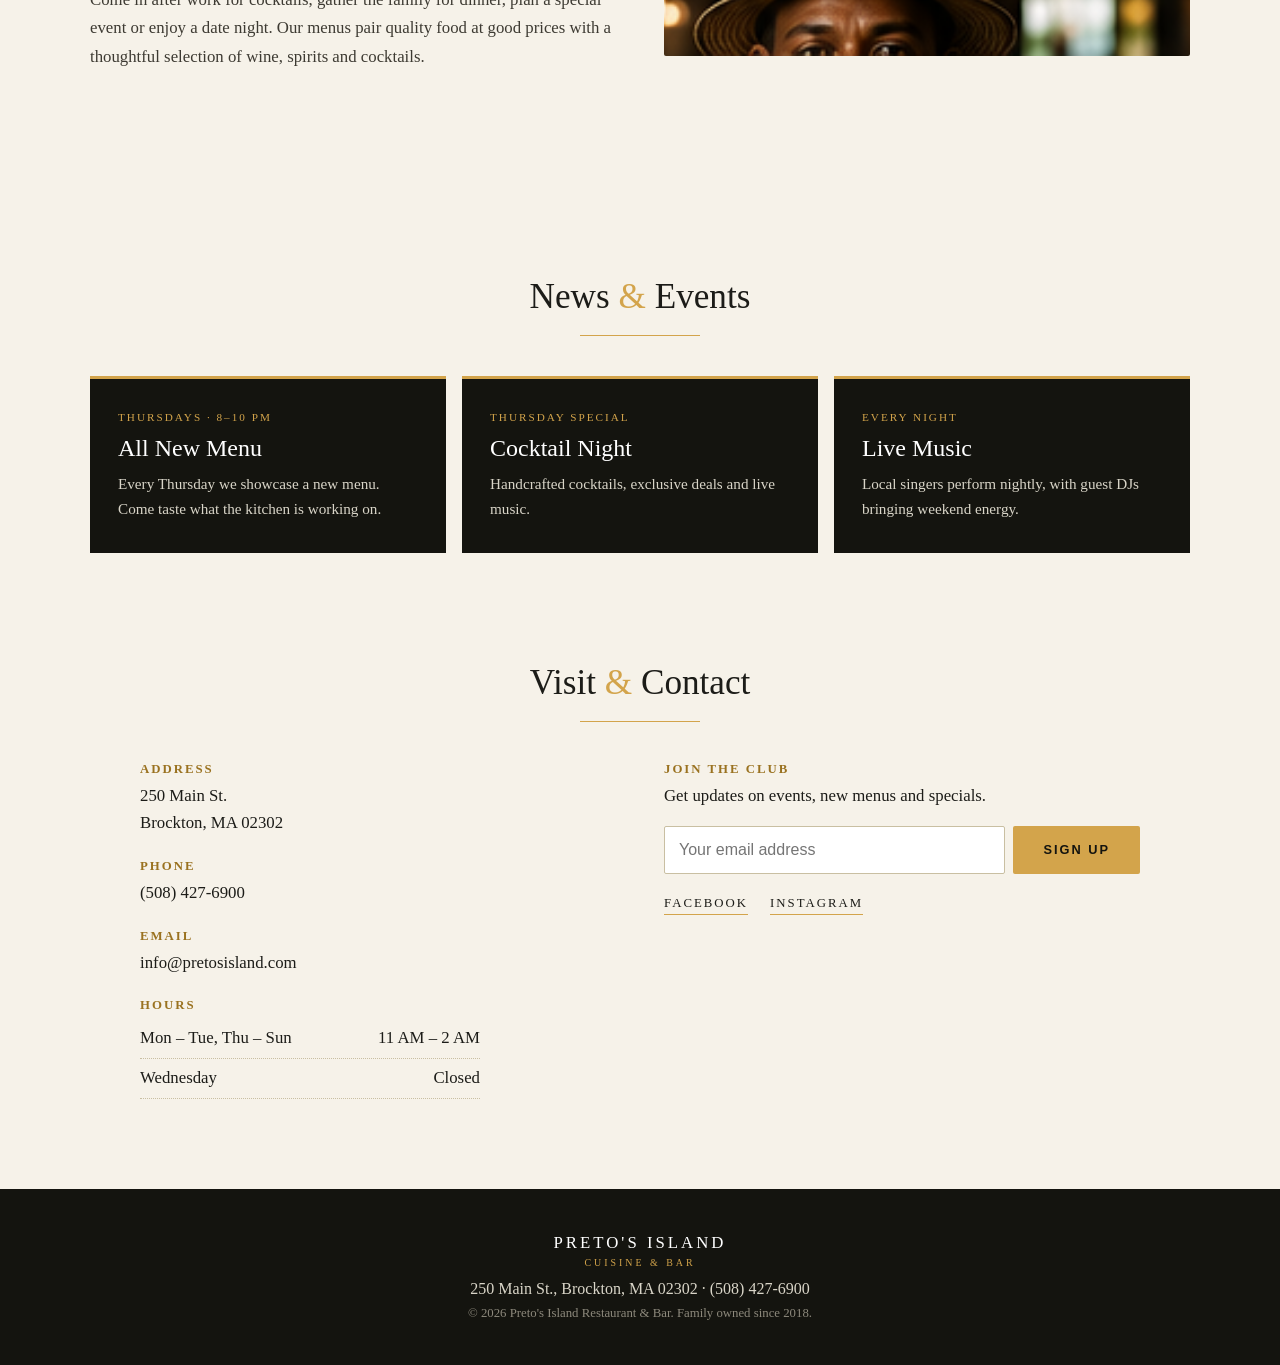
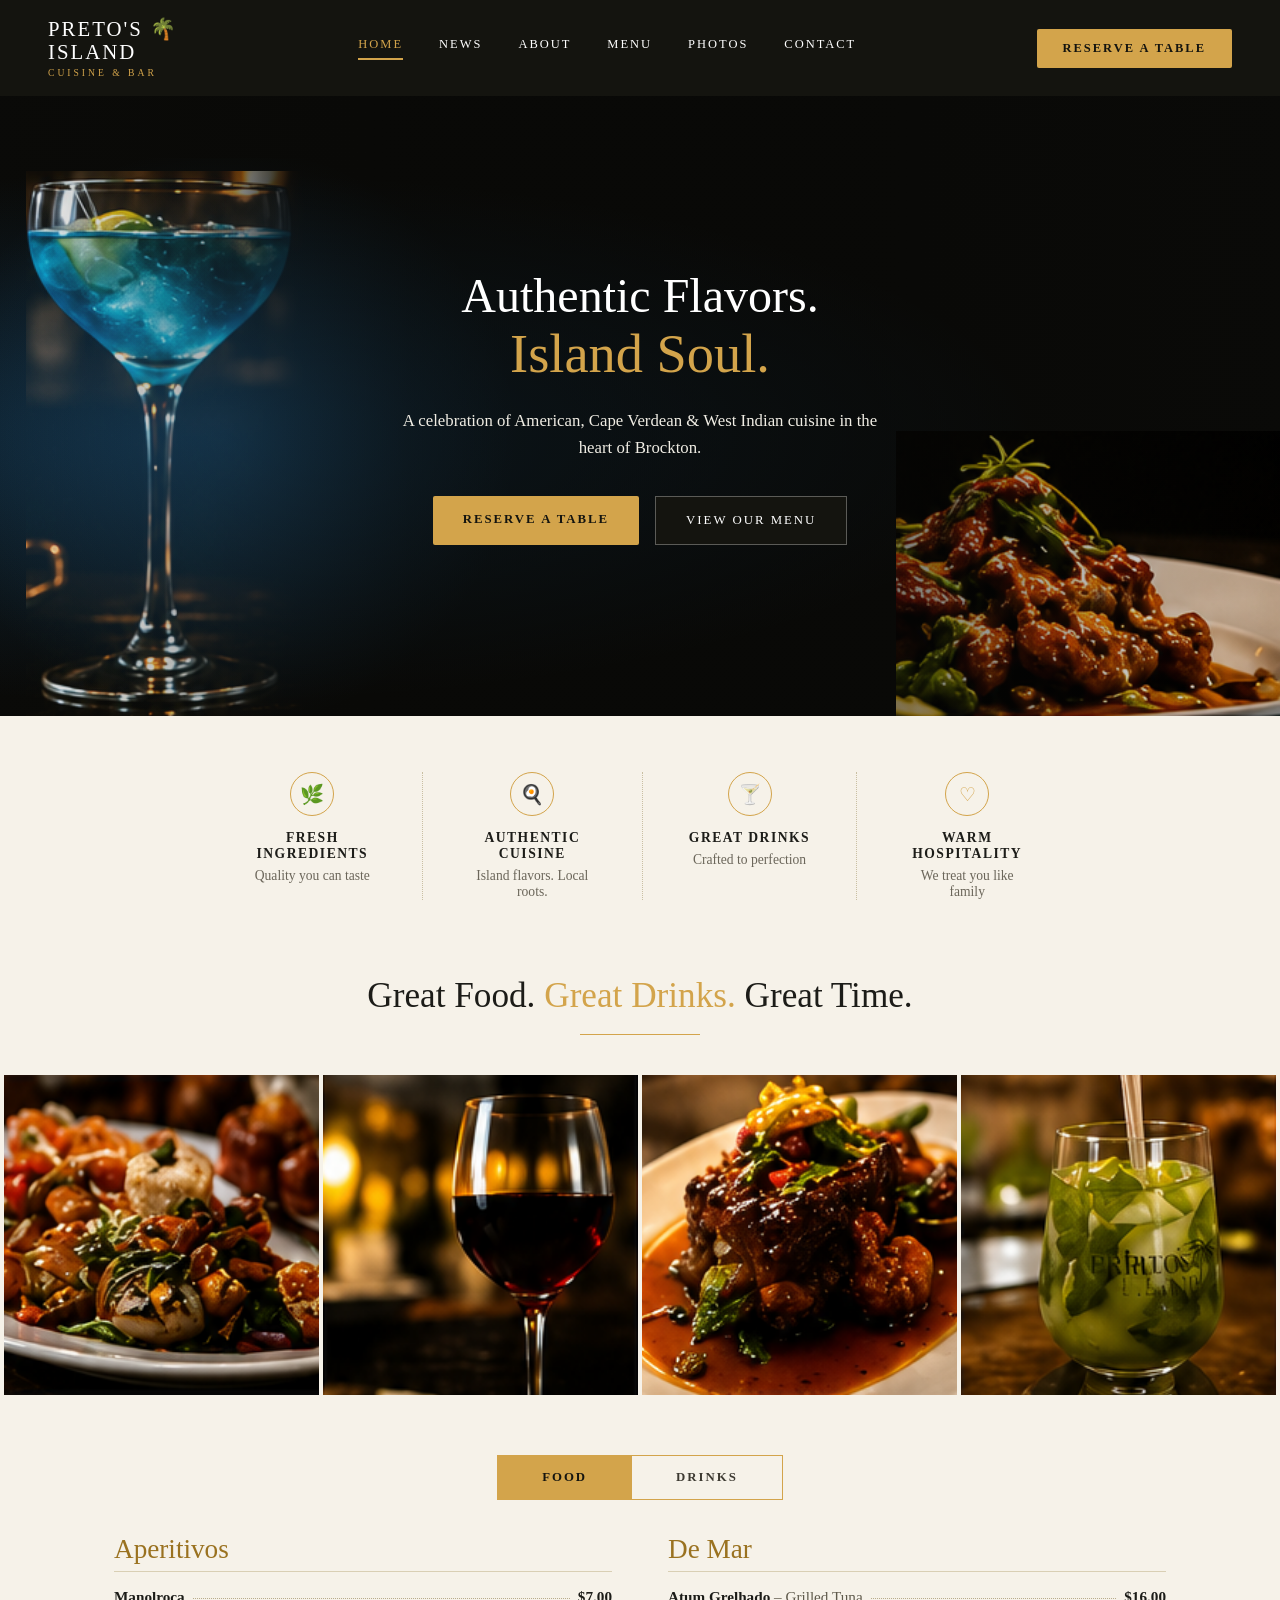
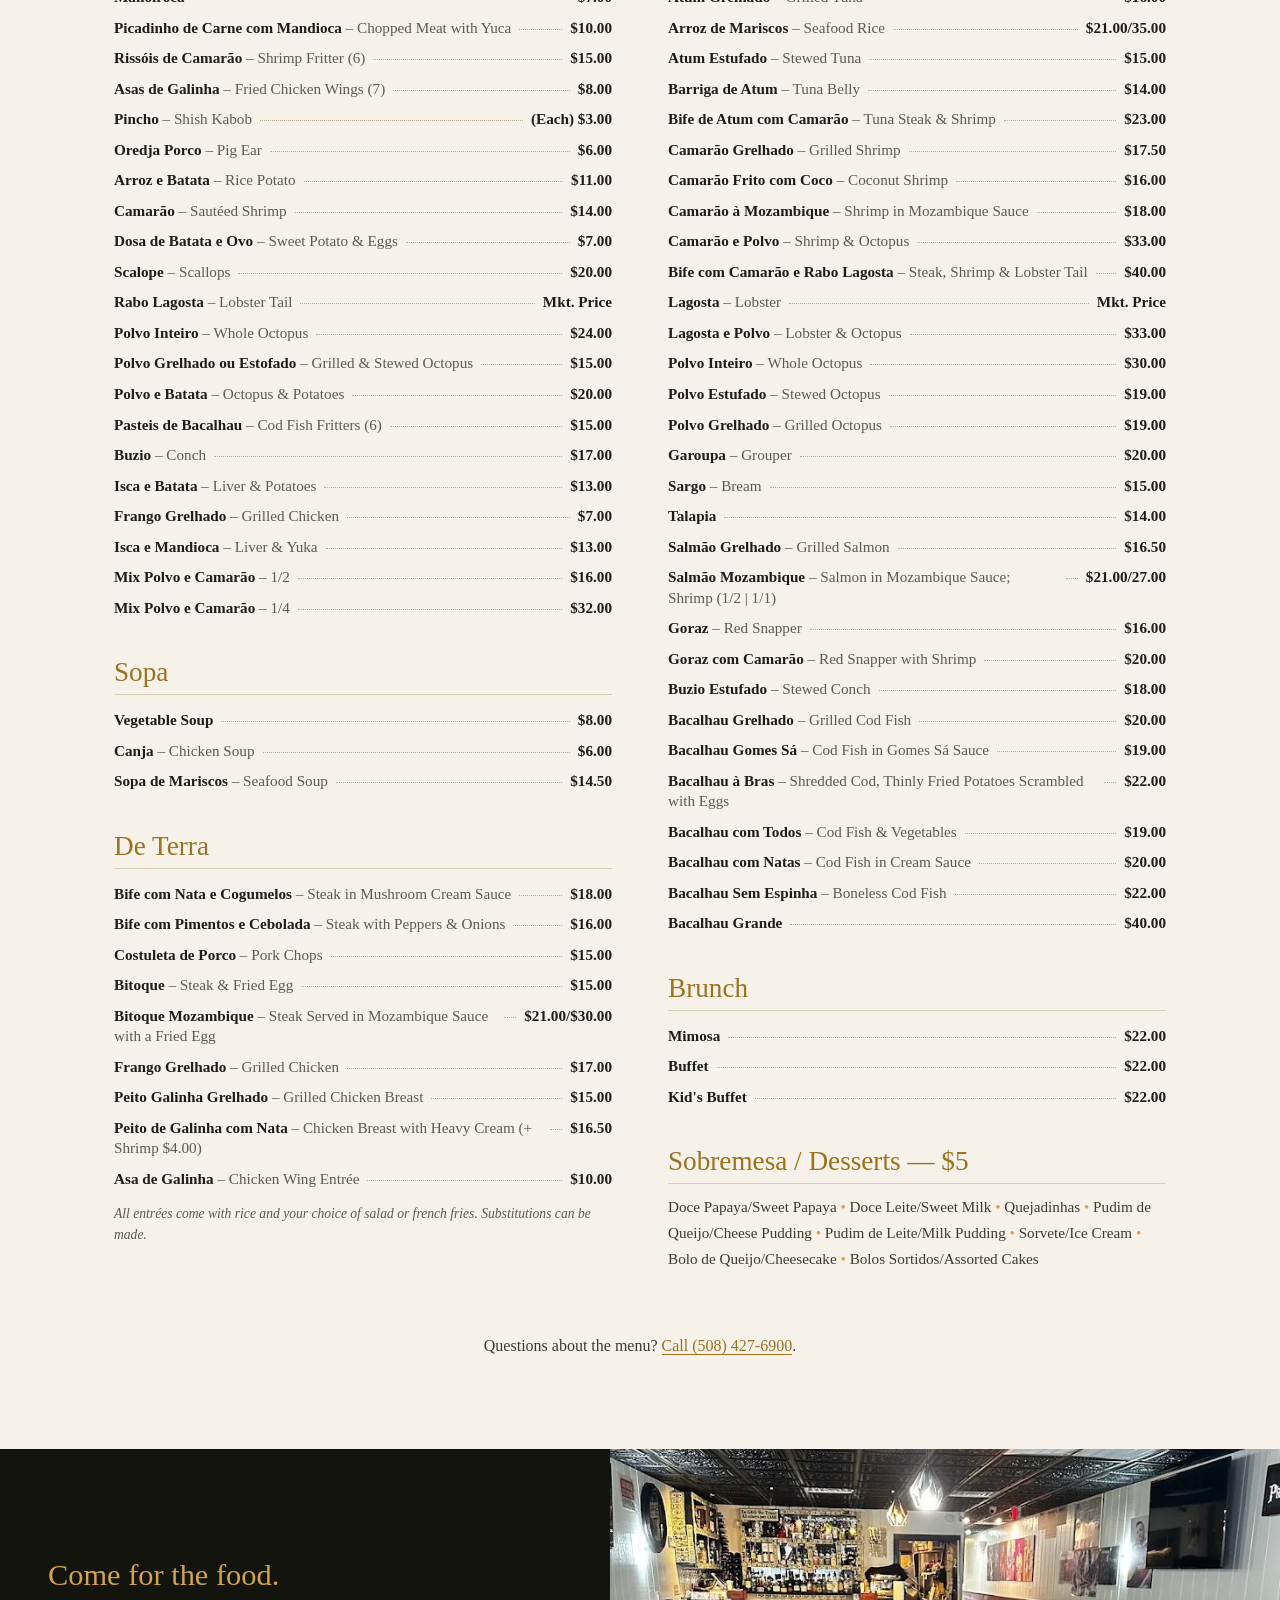
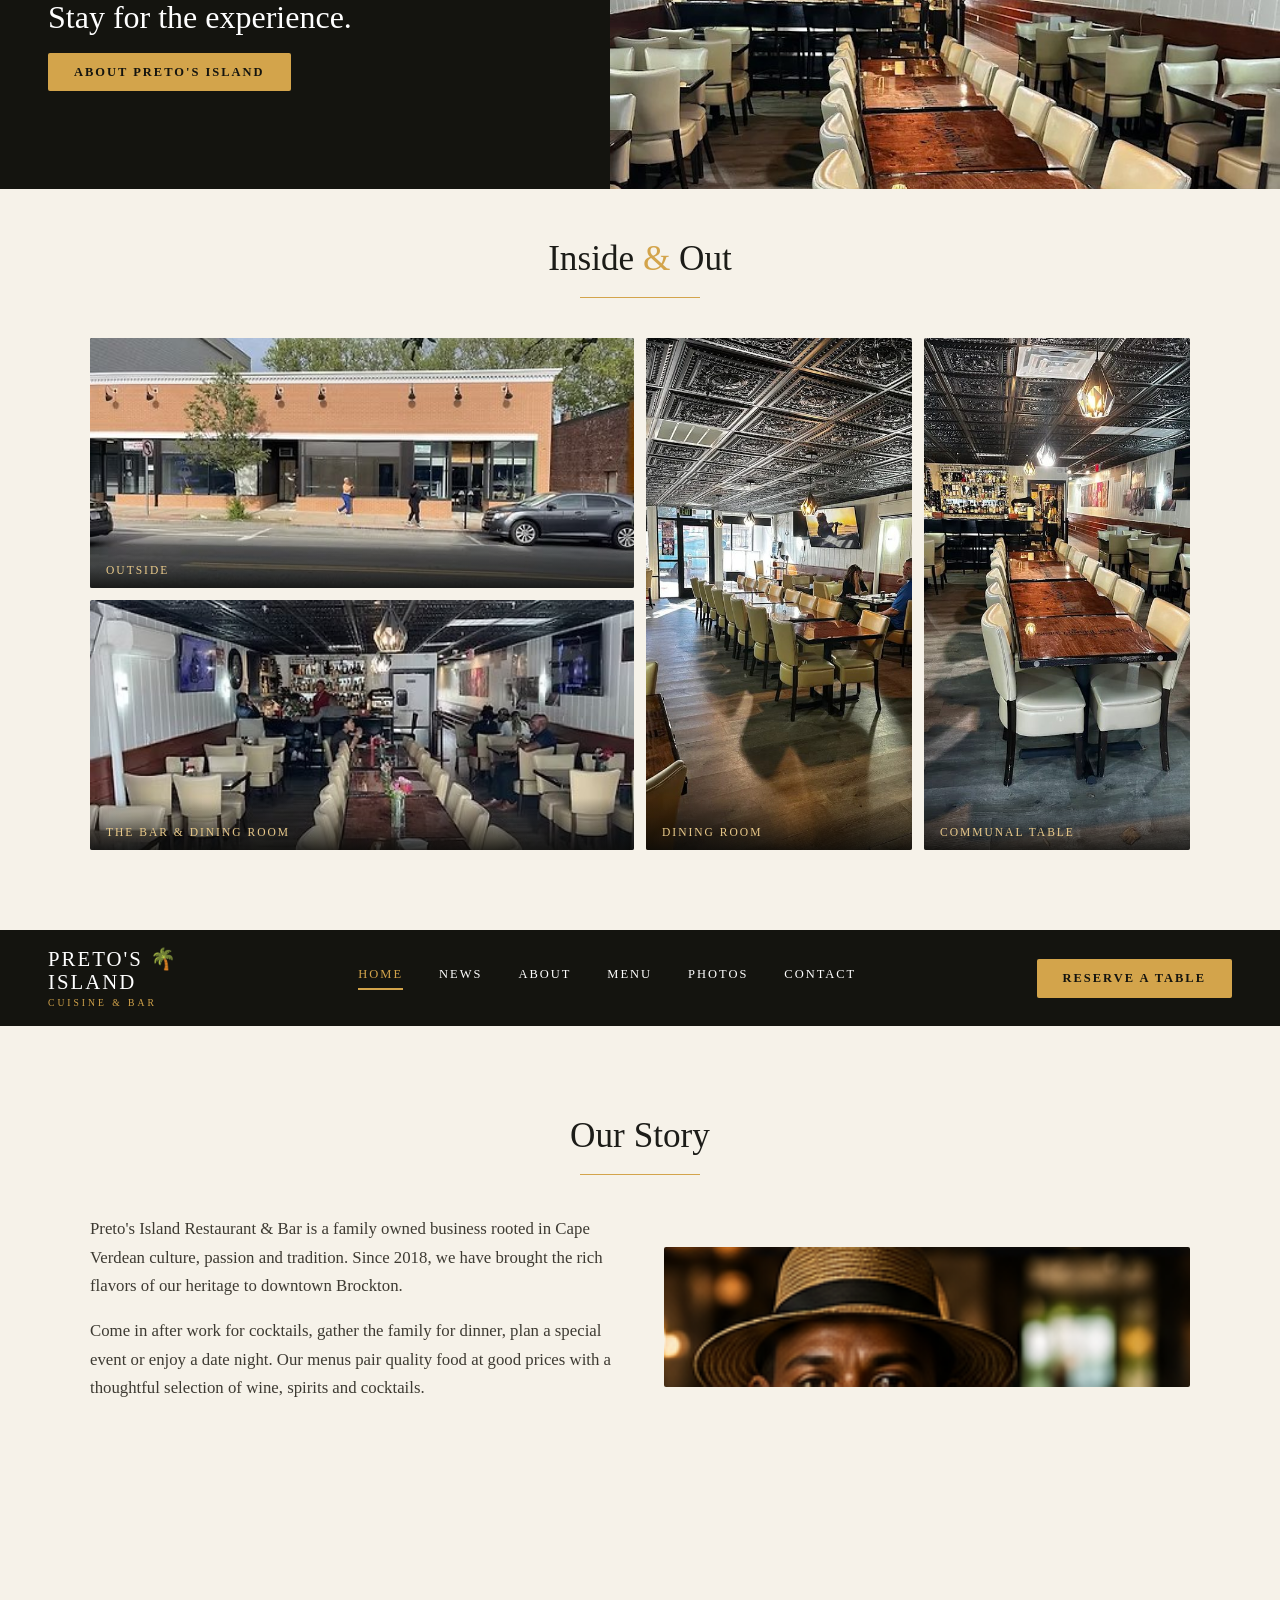
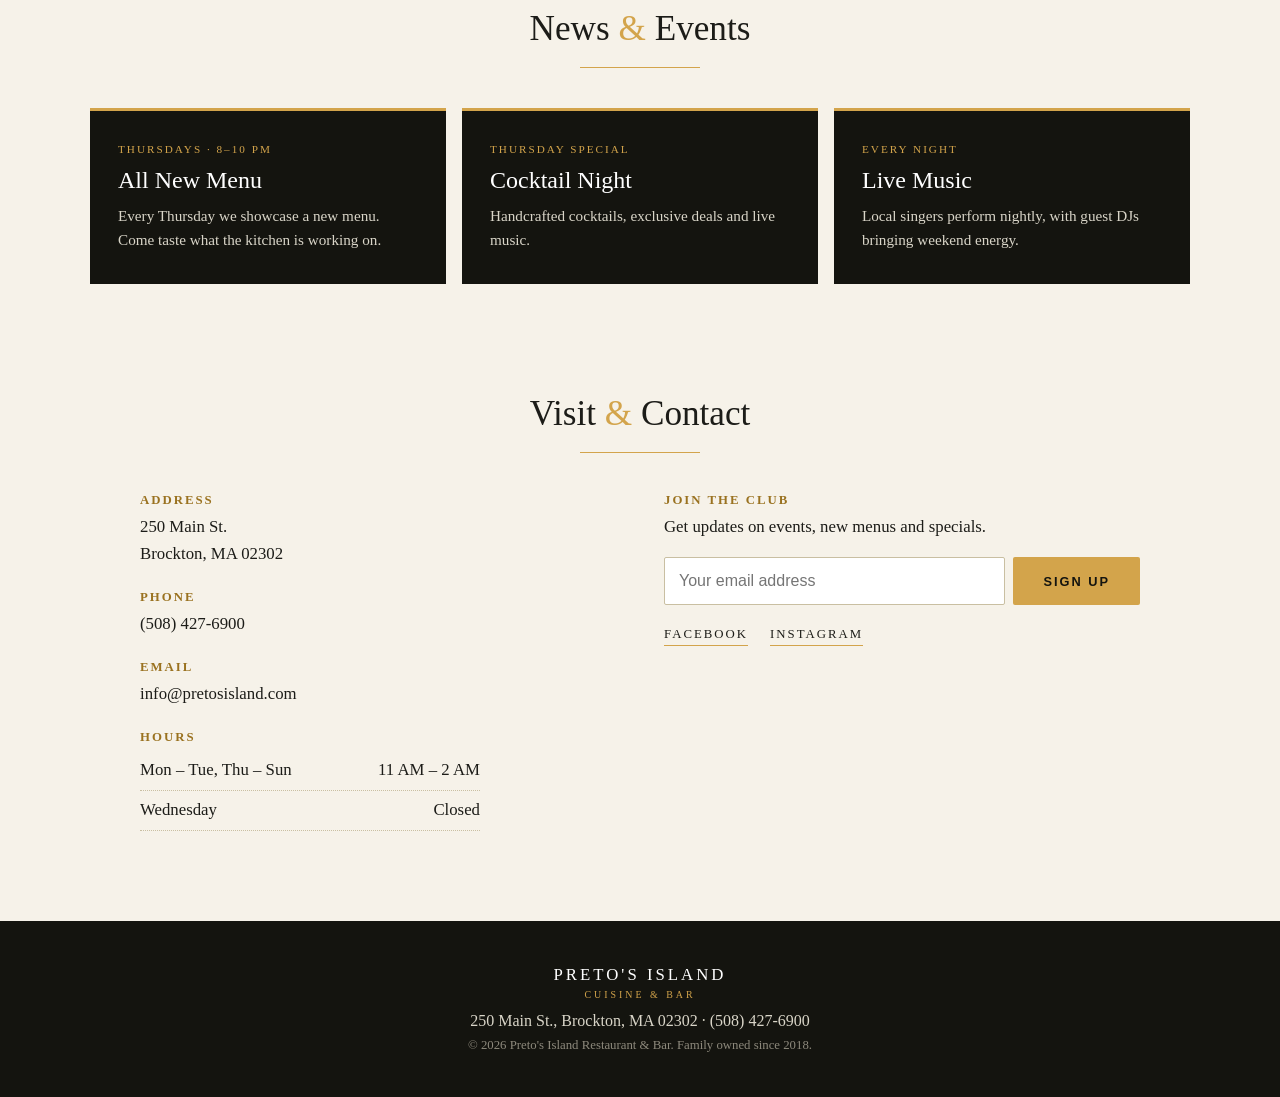
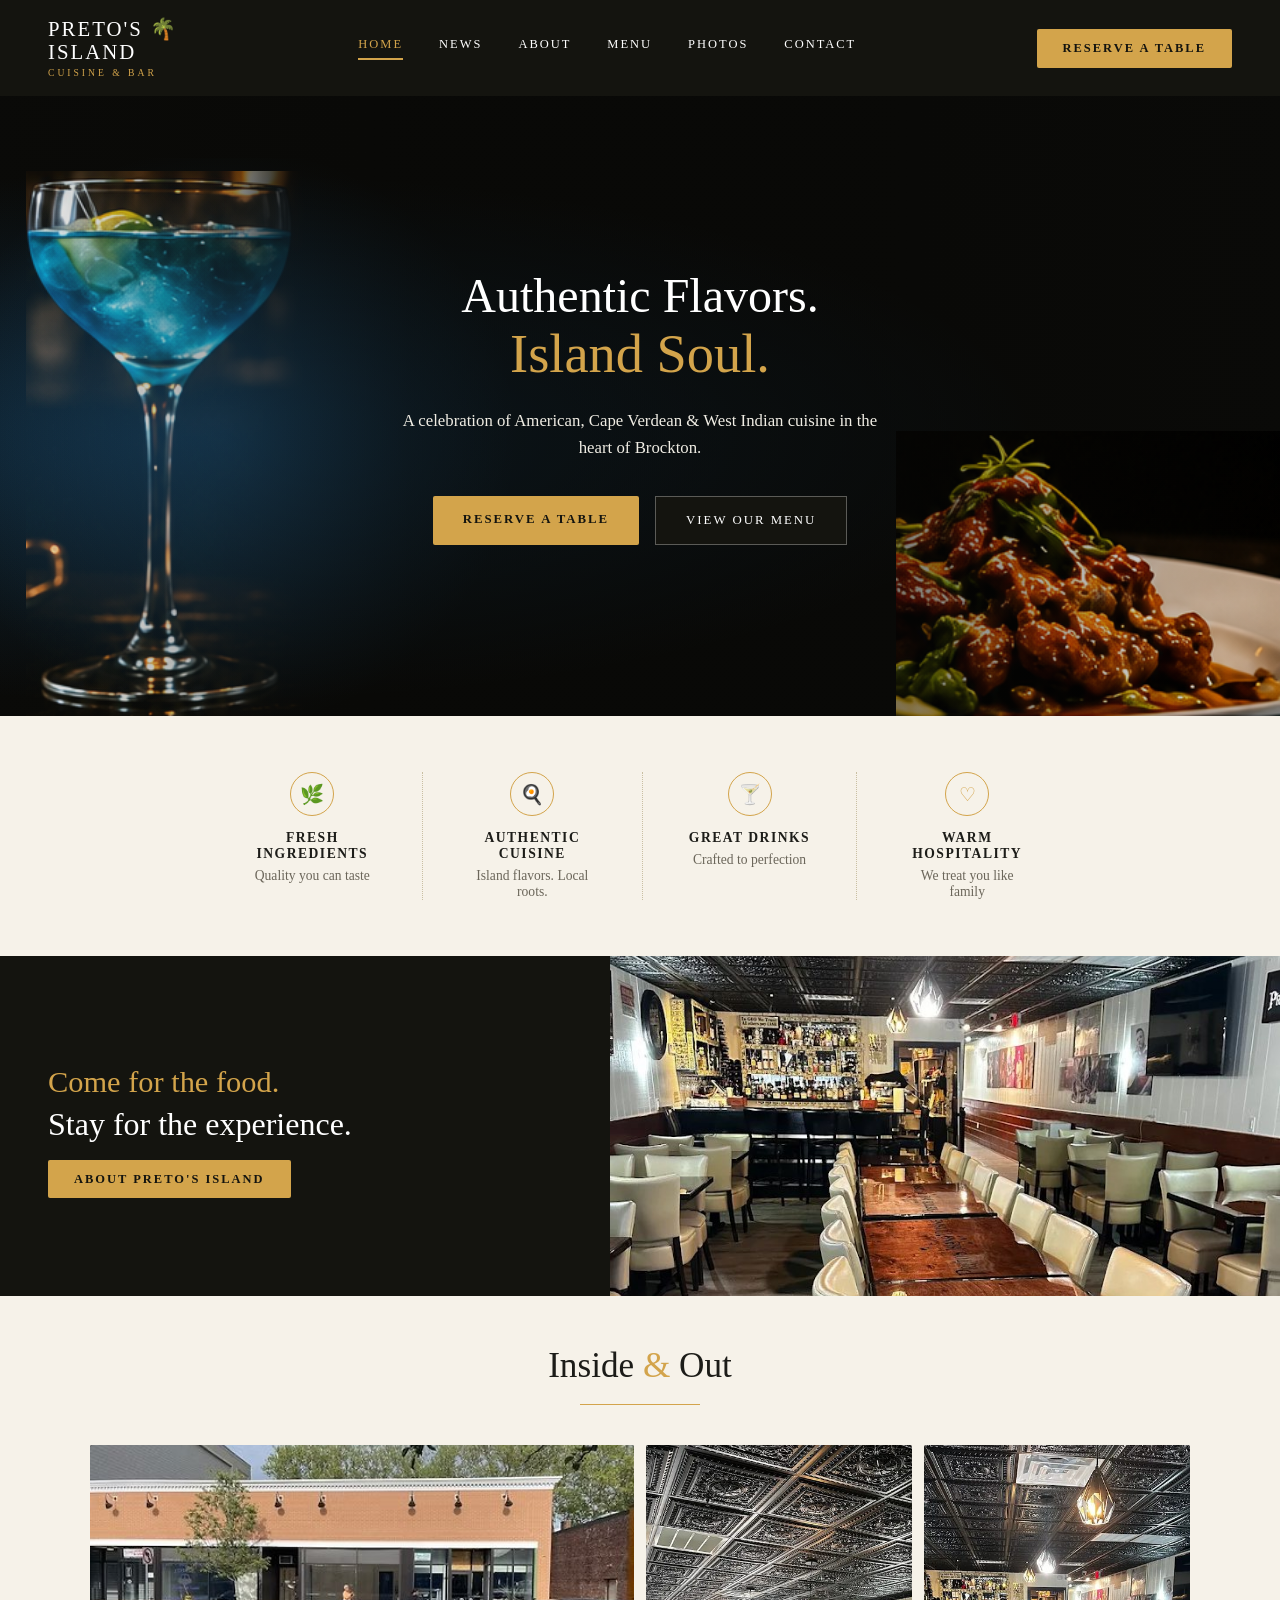
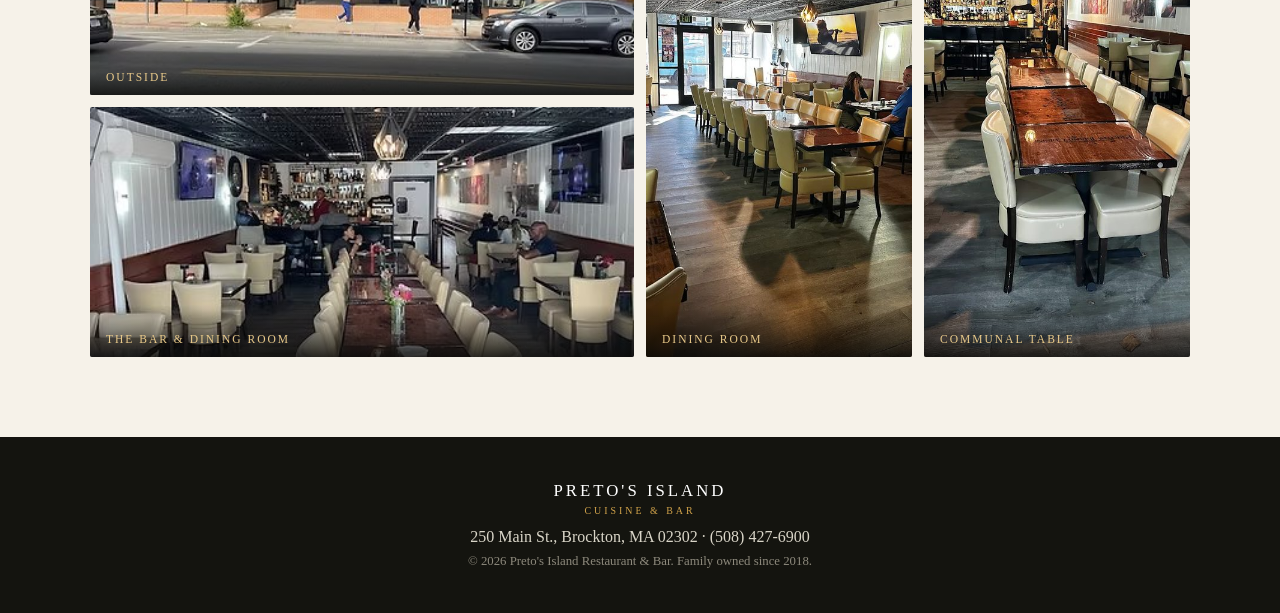
